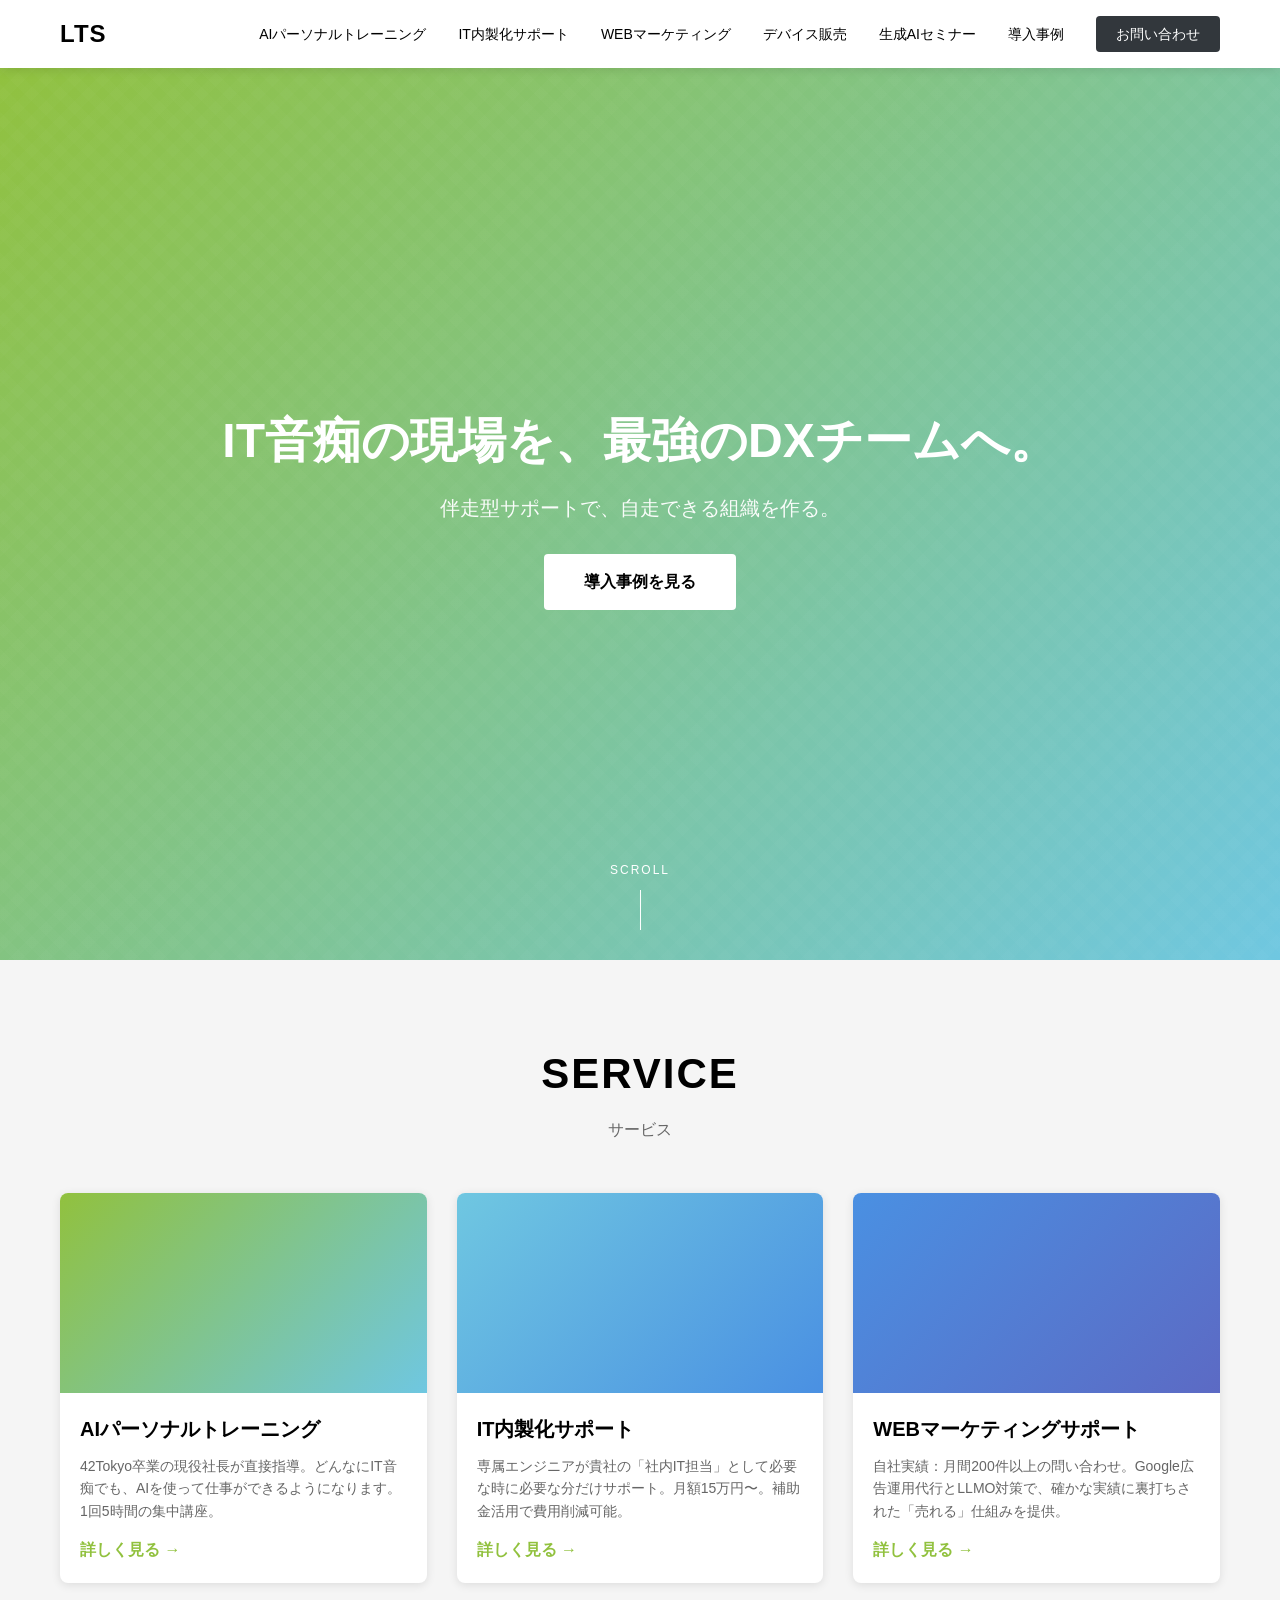
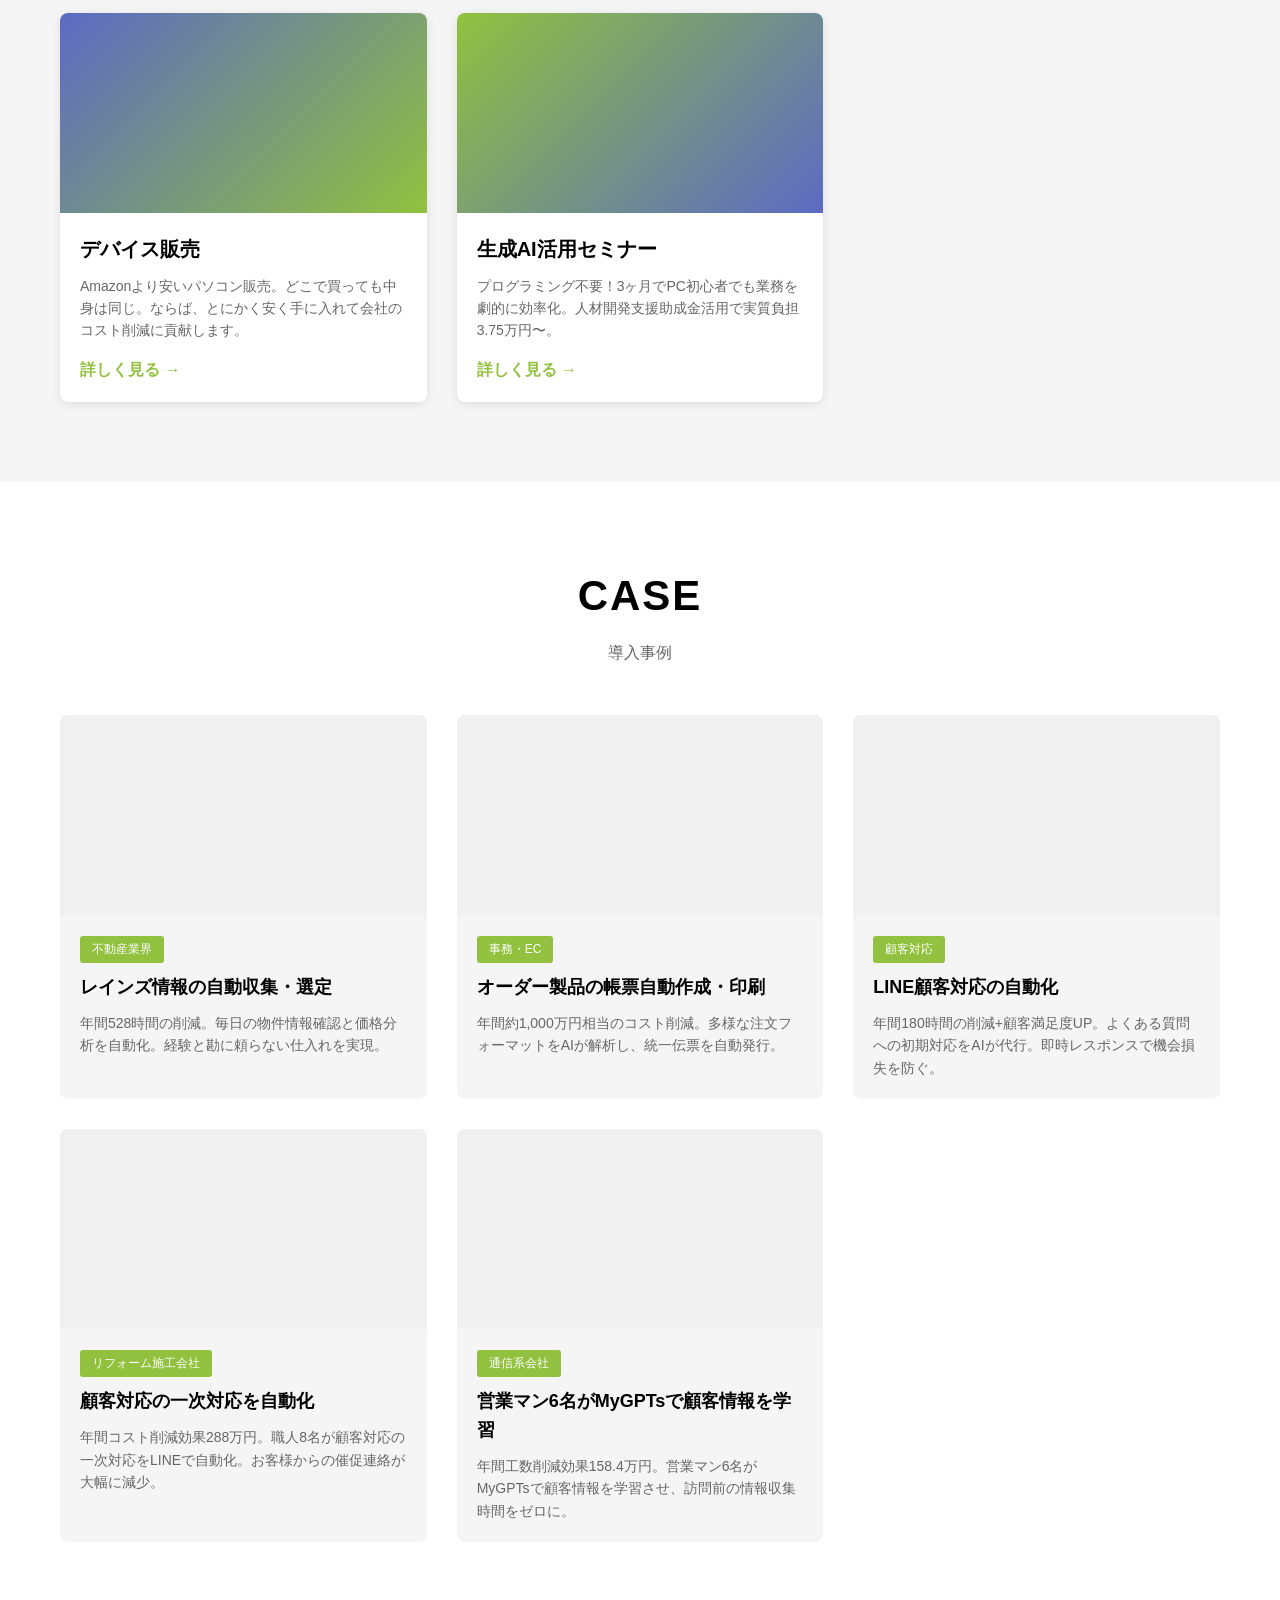
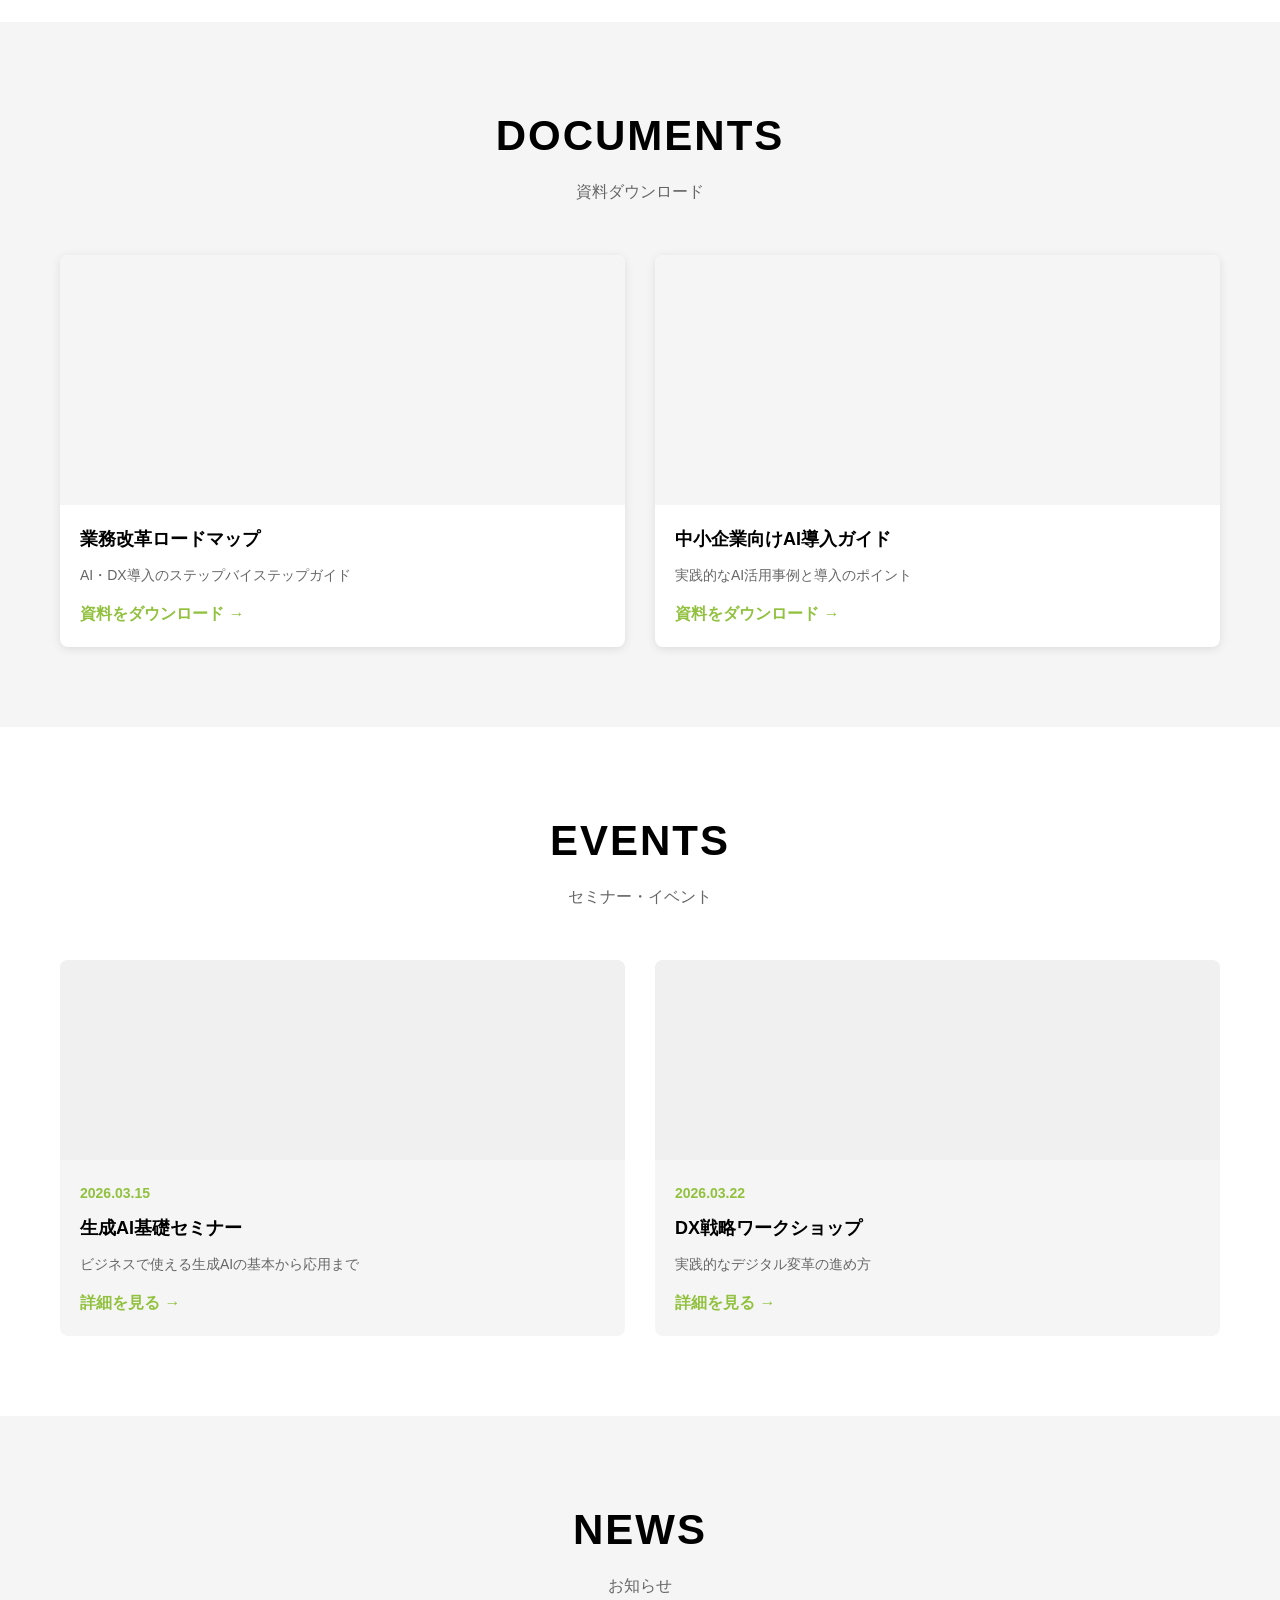
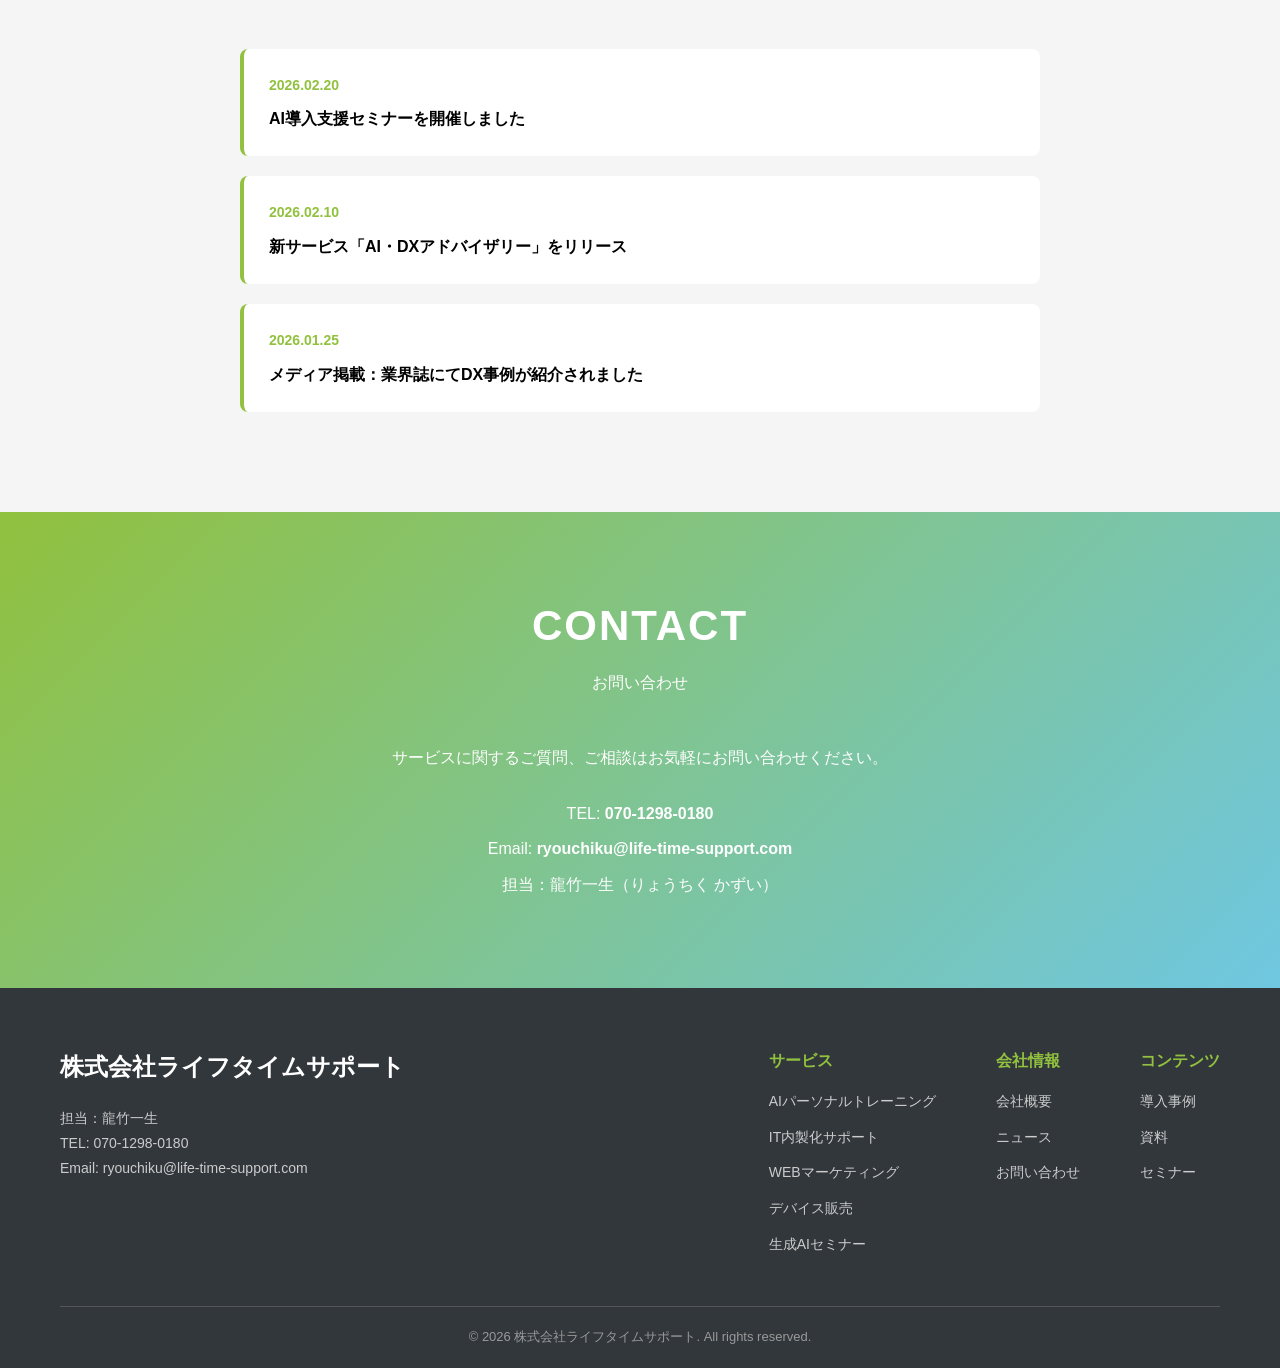
==== index.html @ 5cdee732 "chore: LTS標準ディレクトリ構成への移行 - .agents/INSTRUCTIONS.md に指示書を集約 - contexts/ にプロジェクト情報を配置 - .claude/rules/" ====
<!DOCTYPE html>
<html lang="ja">
<head>
    <meta charset="UTF-8">
    <meta name="viewport" content="width=device-width, initial-scale=1.0">
    <title>株式会社ライフタイムサポート | AI・DXコンサルティング</title>
    <link rel="stylesheet" href="styles.css">
</head>
<body>
    <!-- Header -->
    <header class="header">
        <div class="container">
            <div class="header-content">
                <div class="logo">
                    <a href="/">LTS</a>
                </div>
                <nav class="nav" id="nav">
                    <ul class="nav-list">
                        <li><a href="ai-training.html">AIパーソナルトレーニング</a></li>
                        <li><a href="it-support.html">IT内製化サポート</a></li>
                        <li><a href="web-marketing.html">WEBマーケティング</a></li>
                        <li><a href="device-sales.html">デバイス販売</a></li>
                        <li><a href="ai-seminar.html">生成AIセミナー</a></li>
                        <li><a href="#case">導入事例</a></li>
                        <li><a href="#contact" class="cta-button">お問い合わせ</a></li>
                    </ul>
                </nav>
                <button class="hamburger" id="hamburger">
                    <span></span>
                    <span></span>
                    <span></span>
                </button>
            </div>
        </div>
    </header>

    <!-- Hero Section -->
    <section class="hero">
        <div class="hero-background"></div>
        <div class="container">
            <div class="hero-content">
                <h1 class="hero-title">IT音痴の現場を、最強のDXチームへ。</h1>
                <p class="hero-subtitle">伴走型サポートで、自走できる組織を作る。</p>
                <a href="#case" class="hero-cta">導入事例を見る</a>
                <div class="scroll-indicator">
                    <span>SCROLL</span>
                    <div class="scroll-line"></div>
                </div>
            </div>
        </div>
    </section>

    <!-- Service Section -->
    <section id="service" class="section service-section">
        <div class="container">
            <h2 class="section-title">SERVICE</h2>
            <p class="section-subtitle">サービス</p>
            <div class="service-grid">
                <div class="service-card fade-up">
                    <div class="service-image" style="background: linear-gradient(135deg, #91c13e, #6fc7e1);"></div>
                    <h3>AIパーソナルトレーニング</h3>
                    <p>42Tokyo卒業の現役社長が直接指導。どんなにIT音痴でも、AIを使って仕事ができるようになります。1回5時間の集中講座。</p>
                    <a href="ai-training.html" class="service-link">詳しく見る →</a>
                </div>
                <div class="service-card fade-up">
                    <div class="service-image" style="background: linear-gradient(135deg, #6fc7e1, #4a90e2);"></div>
                    <h3>IT内製化サポート</h3>
                    <p>専属エンジニアが貴社の「社内IT担当」として必要な時に必要な分だけサポート。月額15万円〜。補助金活用で費用削減可能。</p>
                    <a href="it-support.html" class="service-link">詳しく見る →</a>
                </div>
                <div class="service-card fade-up">
                    <div class="service-image" style="background: linear-gradient(135deg, #4a90e2, #5c6ac4);"></div>
                    <h3>WEBマーケティングサポート</h3>
                    <p>自社実績：月間200件以上の問い合わせ。Google広告運用代行とLLMO対策で、確かな実績に裏打ちされた「売れる」仕組みを提供。</p>
                    <a href="web-marketing.html" class="service-link">詳しく見る →</a>
                </div>
                <div class="service-card fade-up">
                    <div class="service-image" style="background: linear-gradient(135deg, #5c6ac4, #91c13e);"></div>
                    <h3>デバイス販売</h3>
                    <p>Amazonより安いパソコン販売。どこで買っても中身は同じ。ならば、とにかく安く手に入れて会社のコスト削減に貢献します。</p>
                    <a href="device-sales.html" class="service-link">詳しく見る →</a>
                </div>
                <div class="service-card fade-up">
                    <div class="service-image" style="background: linear-gradient(135deg, #91c13e, #5c6ac4);"></div>
                    <h3>生成AI活用セミナー</h3>
                    <p>プログラミング不要！3ヶ月でPC初心者でも業務を劇的に効率化。人材開発支援助成金活用で実質負担3.75万円〜。</p>
                    <a href="ai-seminar.html" class="service-link">詳しく見る →</a>
                </div>
            </div>
        </div>
    </section>

    <!-- Case Studies Section -->
    <section id="case" class="section case-section">
        <div class="container">
            <h2 class="section-title">CASE</h2>
            <p class="section-subtitle">導入事例</p>
            <div class="case-grid">
                <div class="case-card fade-up">
                    <div class="case-image" style="background-color: #f0f0f1;"></div>
                    <div class="case-content">
                        <span class="case-category">不動産業界</span>
                        <h3>レインズ情報の自動収集・選定</h3>
                        <p>年間528時間の削減。毎日の物件情報確認と価格分析を自動化。経験と勘に頼らない仕入れを実現。</p>
                    </div>
                </div>
                <div class="case-card fade-up">
                    <div class="case-image" style="background-color: #f0f0f1;"></div>
                    <div class="case-content">
                        <span class="case-category">事務・EC</span>
                        <h3>オーダー製品の帳票自動作成・印刷</h3>
                        <p>年間約1,000万円相当のコスト削減。多様な注文フォーマットをAIが解析し、統一伝票を自動発行。</p>
                    </div>
                </div>
                <div class="case-card fade-up">
                    <div class="case-image" style="background-color: #f0f0f1;"></div>
                    <div class="case-content">
                        <span class="case-category">顧客対応</span>
                        <h3>LINE顧客対応の自動化</h3>
                        <p>年間180時間の削減+顧客満足度UP。よくある質問への初期対応をAIが代行。即時レスポンスで機会損失を防ぐ。</p>
                    </div>
                </div>
                <div class="case-card fade-up">
                    <div class="case-image" style="background-color: #f0f0f1;"></div>
                    <div class="case-content">
                        <span class="case-category">リフォーム施工会社</span>
                        <h3>顧客対応の一次対応を自動化</h3>
                        <p>年間コスト削減効果288万円。職人8名が顧客対応の一次対応をLINEで自動化。お客様からの催促連絡が大幅に減少。</p>
                    </div>
                </div>
                <div class="case-card fade-up">
                    <div class="case-image" style="background-color: #f0f0f1;"></div>
                    <div class="case-content">
                        <span class="case-category">通信系会社</span>
                        <h3>営業マン6名がMyGPTsで顧客情報を学習</h3>
                        <p>年間工数削減効果158.4万円。営業マン6名がMyGPTsで顧客情報を学習させ、訪問前の情報収集時間をゼロに。</p>
                    </div>
                </div>
            </div>
        </div>
    </section>

    <!-- Documents Section -->
    <section id="resources" class="section documents-section">
        <div class="container">
            <h2 class="section-title">DOCUMENTS</h2>
            <p class="section-subtitle">資料ダウンロード</p>
            <div class="documents-grid">
                <div class="document-card fade-up">
                    <div class="document-image" style="background-color: #f5f5f5;"></div>
                    <h3>業務改革ロードマップ</h3>
                    <p>AI・DX導入のステップバイステップガイド</p>
                    <a href="#" class="document-link">資料をダウンロード →</a>
                </div>
                <div class="document-card fade-up">
                    <div class="document-image" style="background-color: #f5f5f5;"></div>
                    <h3>中小企業向けAI導入ガイド</h3>
                    <p>実践的なAI活用事例と導入のポイント</p>
                    <a href="#" class="document-link">資料をダウンロード →</a>
                </div>
            </div>
        </div>
    </section>

    <!-- Events Section -->
    <section id="seminar" class="section events-section">
        <div class="container">
            <h2 class="section-title">EVENTS</h2>
            <p class="section-subtitle">セミナー・イベント</p>
            <div class="events-grid">
                <div class="event-card fade-up">
                    <div class="event-image" style="background-color: #f0f0f1;"></div>
                    <div class="event-content">
                        <span class="event-date">2026.03.15</span>
                        <h3>生成AI基礎セミナー</h3>
                        <p>ビジネスで使える生成AIの基本から応用まで</p>
                        <a href="#" class="event-link">詳細を見る →</a>
                    </div>
                </div>
                <div class="event-card fade-up">
                    <div class="event-image" style="background-color: #f0f0f1;"></div>
                    <div class="event-content">
                        <span class="event-date">2026.03.22</span>
                        <h3>DX戦略ワークショップ</h3>
                        <p>実践的なデジタル変革の進め方</p>
                        <a href="#" class="event-link">詳細を見る →</a>
                    </div>
                </div>
            </div>
        </div>
    </section>

    <!-- News Section -->
    <section id="news" class="section news-section">
        <div class="container">
            <h2 class="section-title">NEWS</h2>
            <p class="section-subtitle">お知らせ</p>
            <div class="news-list">
                <div class="news-item fade-up">
                    <span class="news-date">2026.02.20</span>
                    <h3>AI導入支援セミナーを開催しました</h3>
                </div>
                <div class="news-item fade-up">
                    <span class="news-date">2026.02.10</span>
                    <h3>新サービス「AI・DXアドバイザリー」をリリース</h3>
                </div>
                <div class="news-item fade-up">
                    <span class="news-date">2026.01.25</span>
                    <h3>メディア掲載：業界誌にてDX事例が紹介されました</h3>
                </div>
            </div>
        </div>
    </section>

    <!-- Contact Section -->
    <section id="contact" class="section contact-section">
        <div class="container">
            <div class="contact-content">
                <h2 class="section-title">CONTACT</h2>
                <p class="section-subtitle">お問い合わせ</p>
                <p class="contact-text">サービスに関するご質問、ご相談はお気軽にお問い合わせください。</p>
                <div class="contact-info">
                    <p class="contact-phone">TEL: <a href="tel:07012980180">070-1298-0180</a></p>
                    <p class="contact-email">Email: <a href="mailto:ryouchiku@life-time-support.com">ryouchiku@life-time-support.com</a></p>
                    <p class="contact-person">担当：龍竹一生（りょうちく かずい）</p>
                </div>
            </div>
        </div>
    </section>

    <!-- Footer -->
    <footer class="footer">
        <div class="container">
            <div class="footer-content">
                <div class="footer-logo">
                    <h3>株式会社ライフタイムサポート</h3>
                    <p>担当：龍竹一生<br>TEL: 070-1298-0180<br>Email: ryouchiku@life-time-support.com</p>
                </div>
                <div class="footer-links">
                    <div class="footer-column">
                        <h4>サービス</h4>
                        <ul>
                            <li><a href="ai-training.html">AIパーソナルトレーニング</a></li>
                            <li><a href="it-support.html">IT内製化サポート</a></li>
                            <li><a href="web-marketing.html">WEBマーケティング</a></li>
                            <li><a href="device-sales.html">デバイス販売</a></li>
                            <li><a href="ai-seminar.html">生成AIセミナー</a></li>
                        </ul>
                    </div>
                    <div class="footer-column">
                        <h4>会社情報</h4>
                        <ul>
                            <li><a href="#about">会社概要</a></li>
                            <li><a href="#news">ニュース</a></li>
                            <li><a href="#contact">お問い合わせ</a></li>
                        </ul>
                    </div>
                    <div class="footer-column">
                        <h4>コンテンツ</h4>
                        <ul>
                            <li><a href="#case">導入事例</a></li>
                            <li><a href="#resources">資料</a></li>
                            <li><a href="#seminar">セミナー</a></li>
                        </ul>
                    </div>
                </div>
            </div>
            <div class="footer-bottom">
                <p>&copy; 2026 株式会社ライフタイムサポート. All rights reserved.</p>
            </div>
        </div>
    </footer>

    <script src="script.js"></script>
</body>
</html>
---- styles.css ----
/* Reset and Base Styles */
* {
    margin: 0;
    padding: 0;
    box-sizing: border-box;
}

html {
    scroll-behavior: smooth;
}

body {
    font-family: -apple-system, BlinkMacSystemFont, "Segoe UI", Roboto, "Helvetica Neue", Arial, sans-serif;
    line-height: 1.6;
    color: #000000;
    background-color: #ffffff;
}

.container {
    max-width: 1200px;
    margin: 0 auto;
    padding: 0 20px;
}

/* Header Styles */
.header {
    position: fixed;
    top: 0;
    left: 0;
    right: 0;
    background-color: #ffffff;
    box-shadow: 0 2px 10px rgba(0, 0, 0, 0.1);
    z-index: 1000;
    padding: 15px 0;
}

.header-content {
    display: flex;
    justify-content: space-between;
    align-items: center;
}

.logo a {
    font-size: 24px;
    font-weight: bold;
    color: #000000;
    text-decoration: none;
    letter-spacing: 1px;
}

.nav-list {
    display: flex;
    list-style: none;
    gap: 2em;
    align-items: center;
}

.nav-list a {
    text-decoration: none;
    color: #000000;
    font-size: 14px;
    transition: color 0.3s;
}

.nav-list a:hover {
    color: #91c13e;
}

.cta-button {
    background-color: #32373c;
    color: #ffffff !important;
    padding: 10px 20px;
    border-radius: 4px;
}

.cta-button:hover {
    background-color: #91c13e;
}

.hamburger {
    display: none;
    flex-direction: column;
    background: none;
    border: none;
    cursor: pointer;
    padding: 5px;
}

.hamburger span {
    width: 25px;
    height: 3px;
    background-color: #000000;
    margin: 3px 0;
    transition: 0.3s;
}

/* Hero Section */
.hero {
    position: relative;
    height: 100vh;
    display: flex;
    align-items: center;
    justify-content: center;
    color: #ffffff;
    overflow: hidden;
    margin-top: 60px;
}

.hero-background {
    position: absolute;
    top: 0;
    left: 0;
    width: 100%;
    height: 100%;
    background: linear-gradient(135deg, #91c13e 0%, #6fc7e1 100%);
    z-index: -1;
}

/* Hero background patterns for different pages */
.hero-background::before {
    content: '';
    position: absolute;
    top: 0;
    left: 0;
    right: 0;
    bottom: 0;
    background-image:
        repeating-linear-gradient(45deg, transparent, transparent 10px, rgba(255,255,255,.03) 10px, rgba(255,255,255,.03) 20px),
        repeating-linear-gradient(-45deg, transparent, transparent 10px, rgba(255,255,255,.03) 10px, rgba(255,255,255,.03) 20px);
    opacity: 0.5;
}

/* AI Training Pattern - Education/Learning theme */
.hero-ai-training {
    background:
        linear-gradient(135deg, rgba(145, 193, 62, 0.85) 0%, rgba(111, 199, 225, 0.85) 100%),
        url('https://images.unsplash.com/photo-1488190211105-8b0e65b80b4e?auto=format&fit=crop&w=1920&q=80') center/cover no-repeat;
}

.hero-ai-training::before {
    content: '';
    position: absolute;
    top: 0;
    left: 0;
    right: 0;
    bottom: 0;
    background-image:
        radial-gradient(circle at 20% 50%, rgba(255,255,255,.05) 1px, transparent 1px),
        radial-gradient(circle at 60% 30%, rgba(255,255,255,.05) 1px, transparent 1px),
        radial-gradient(circle at 80% 70%, rgba(255,255,255,.05) 1px, transparent 1px);
    background-size: 50px 50px, 80px 80px, 100px 100px;
    background-position: 0 0, 40px 60px, 130px 270px;
}

/* IT Support Pattern - Code/System theme */
.hero-it-support {
    background:
        linear-gradient(135deg, rgba(111, 199, 225, 0.85) 0%, rgba(74, 144, 226, 0.85) 100%),
        url('https://images.unsplash.com/photo-1461749280684-dccba630e2f6?auto=format&fit=crop&w=1920&q=80') center/cover no-repeat;
}

.hero-it-support::before {
    content: '';
    position: absolute;
    top: 0;
    left: 0;
    right: 0;
    bottom: 0;
    background-image:
        linear-gradient(90deg, rgba(255,255,255,.03) 1px, transparent 1px),
        linear-gradient(0deg, rgba(255,255,255,.03) 1px, transparent 1px);
    background-size: 20px 20px;
}

/* Web Marketing Pattern - Graph/Chart theme */
.hero-web-marketing {
    background:
        linear-gradient(135deg, rgba(0, 61, 92, 0.85) 0%, rgba(0, 98, 155, 0.85) 100%),
        url('https://images.unsplash.com/photo-1460925895917-afdab827c52f?auto=format&fit=crop&w=1920&q=80') center/cover no-repeat;
}

.hero-web-marketing::before {
    content: '';
    position: absolute;
    top: 0;
    left: 0;
    right: 0;
    bottom: 0;
    background-image:
        linear-gradient(30deg, rgba(255,255,255,.02) 12%, transparent 12.5%, transparent 87%, rgba(255,255,255,.02) 87.5%, rgba(255,255,255,.02)),
        linear-gradient(150deg, rgba(255,255,255,.02) 12%, transparent 12.5%, transparent 87%, rgba(255,255,255,.02) 87.5%, rgba(255,255,255,.02)),
        linear-gradient(30deg, rgba(255,255,255,.02) 12%, transparent 12.5%, transparent 87%, rgba(255,255,255,.02) 87.5%, rgba(255,255,255,.02)),
        linear-gradient(150deg, rgba(255,255,255,.02) 12%, transparent 12.5%, transparent 87%, rgba(255,255,255,.02) 87.5%, rgba(255,255,255,.02));
    background-size: 80px 140px;
    background-position: 0 0, 0 0, 40px 70px, 40px 70px;
}

/* Device Sales Pattern - Tech/Hardware theme */
.hero-device-sales {
    background:
        linear-gradient(135deg, rgba(255, 140, 0, 0.85) 0%, rgba(255, 165, 0, 0.85) 100%),
        url('https://images.unsplash.com/photo-1498049794561-7780e7231661?auto=format&fit=crop&w=1920&q=80') center/cover no-repeat;
}

.hero-device-sales::before {
    content: '';
    position: absolute;
    top: 0;
    left: 0;
    right: 0;
    bottom: 0;
    background-image:
        repeating-linear-gradient(0deg, rgba(255,255,255,.05) 0px, rgba(255,255,255,.05) 1px, transparent 1px, transparent 20px),
        repeating-linear-gradient(90deg, rgba(255,255,255,.05) 0px, rgba(255,255,255,.05) 1px, transparent 1px, transparent 20px);
    background-size: 100% 100%;
}

/* AI Seminar Pattern - Training/Workshop theme */
.hero-ai-seminar {
    background:
        linear-gradient(135deg, rgba(102, 126, 234, 0.85) 0%, rgba(118, 75, 162, 0.85) 100%),
        url('https://images.unsplash.com/photo-1552664730-d307ca884978?auto=format&fit=crop&w=1920&q=80') center/cover no-repeat;
}

.hero-ai-seminar::before {
    content: '';
    position: absolute;
    top: 0;
    left: 0;
    right: 0;
    bottom: 0;
    background-image:
        radial-gradient(circle at 25% 25%, rgba(255,255,255,.04) 2%, transparent 3%),
        radial-gradient(circle at 75% 75%, rgba(255,255,255,.04) 2%, transparent 3%),
        radial-gradient(circle at 25% 75%, rgba(255,255,255,.04) 2%, transparent 3%),
        radial-gradient(circle at 75% 25%, rgba(255,255,255,.04) 2%, transparent 3%);
    background-size: 100px 100px;
}

.hero-content {
    text-align: center;
    z-index: 1;
}

.hero-title {
    font-size: 48px;
    font-weight: bold;
    margin-bottom: 20px;
    line-height: 1.3;
}

.hero-subtitle {
    font-size: 20px;
    margin-bottom: 30px;
    opacity: 0.95;
}

.hero-cta {
    display: inline-block;
    background-color: #ffffff;
    color: #000000;
    padding: 15px 40px;
    text-decoration: none;
    border-radius: 4px;
    font-weight: bold;
    transition: transform 0.3s, box-shadow 0.3s;
}

.hero-cta:hover {
    transform: translateY(-2px);
    box-shadow: 0 4px 15px rgba(0, 0, 0, 0.2);
}

.scroll-indicator {
    position: absolute;
    bottom: 30px;
    left: 50%;
    transform: translateX(-50%);
    display: flex;
    flex-direction: column;
    align-items: center;
    gap: 10px;
    color: #ffffff;
    font-size: 12px;
    letter-spacing: 2px;
}

.scroll-line {
    width: 1px;
    height: 40px;
    background-color: #ffffff;
    animation: scrollAnimation 2s infinite;
}

@keyframes scrollAnimation {
    0%, 100% {
        opacity: 0;
        transform: translateY(0);
    }
    50% {
        opacity: 1;
        transform: translateY(10px);
    }
}

/* Section Styles */
.section {
    padding: 80px 0;
}

.section-title {
    font-size: 42px;
    font-weight: bold;
    text-align: center;
    margin-bottom: 10px;
    letter-spacing: 2px;
}

.section-subtitle {
    text-align: center;
    font-size: 16px;
    color: #666;
    margin-bottom: 50px;
}

/* Service Section */
.service-section {
    background-color: #f5f5f5;
}

.service-grid {
    display: grid;
    grid-template-columns: repeat(auto-fit, minmax(300px, 1fr));
    gap: 30px;
}

.service-card {
    background-color: #ffffff;
    border-radius: 8px;
    overflow: hidden;
    box-shadow: 0 2px 10px rgba(0, 0, 0, 0.1);
    transition: transform 0.3s, box-shadow 0.3s;
}

.service-card:hover {
    transform: translateY(-5px);
    box-shadow: 0 5px 20px rgba(0, 0, 0, 0.15);
}

.service-image {
    width: 100%;
    height: 200px;
}

.service-card h3 {
    padding: 20px 20px 10px;
    font-size: 20px;
}

.service-card p {
    padding: 0 20px 15px;
    color: #666;
    font-size: 14px;
}

.service-link {
    display: block;
    padding: 0 20px 20px;
    color: #91c13e;
    text-decoration: none;
    font-weight: bold;
    transition: color 0.3s;
}

.service-link:hover {
    color: #6fc7e1;
}

/* Case Section */
.case-section {
    background-color: #ffffff;
}

.case-grid {
    display: grid;
    grid-template-columns: repeat(auto-fit, minmax(350px, 1fr));
    gap: 30px;
}

.case-card {
    background-color: #f5f5f5;
    border-radius: 8px;
    overflow: hidden;
    transition: transform 0.3s, box-shadow 0.3s;
}

.case-card:hover {
    transform: translateY(-5px);
    box-shadow: 0 5px 20px rgba(0, 0, 0, 0.1);
}

.case-image {
    width: 100%;
    height: 200px;
}

.case-content {
    padding: 20px;
}

.case-category {
    display: inline-block;
    background-color: #91c13e;
    color: #ffffff;
    padding: 4px 12px;
    border-radius: 3px;
    font-size: 12px;
    margin-bottom: 10px;
}

.case-card h3 {
    font-size: 18px;
    margin-bottom: 10px;
}

.case-card p {
    color: #666;
    font-size: 14px;
}

/* Documents Section */
.documents-section {
    background-color: #f5f5f5;
}

.documents-grid {
    display: grid;
    grid-template-columns: repeat(auto-fit, minmax(400px, 1fr));
    gap: 30px;
}

.document-card {
    background-color: #ffffff;
    border-radius: 8px;
    overflow: hidden;
    box-shadow: 0 2px 10px rgba(0, 0, 0, 0.1);
    transition: transform 0.3s;
}

.document-card:hover {
    transform: translateY(-5px);
}

.document-image {
    width: 100%;
    height: 250px;
}

.document-card h3 {
    padding: 20px 20px 10px;
    font-size: 18px;
}

.document-card p {
    padding: 0 20px 15px;
    color: #666;
    font-size: 14px;
}

.document-link {
    display: block;
    padding: 0 20px 20px;
    color: #91c13e;
    text-decoration: none;
    font-weight: bold;
}

.document-link:hover {
    color: #6fc7e1;
}

/* Events Section */
.events-section {
    background-color: #ffffff;
}

.events-grid {
    display: grid;
    grid-template-columns: repeat(auto-fit, minmax(400px, 1fr));
    gap: 30px;
}

.event-card {
    background-color: #f5f5f5;
    border-radius: 8px;
    overflow: hidden;
    transition: transform 0.3s;
}

.event-card:hover {
    transform: translateY(-5px);
}

.event-image {
    width: 100%;
    height: 200px;
}

.event-content {
    padding: 20px;
}

.event-date {
    display: inline-block;
    color: #91c13e;
    font-size: 14px;
    font-weight: bold;
    margin-bottom: 10px;
}

.event-card h3 {
    font-size: 18px;
    margin-bottom: 10px;
}

.event-card p {
    color: #666;
    font-size: 14px;
    margin-bottom: 15px;
}

.event-link {
    color: #91c13e;
    text-decoration: none;
    font-weight: bold;
}

.event-link:hover {
    color: #6fc7e1;
}

/* News Section */
.news-section {
    background-color: #f5f5f5;
}

.news-list {
    max-width: 800px;
    margin: 0 auto;
}

.news-item {
    background-color: #ffffff;
    padding: 25px;
    margin-bottom: 20px;
    border-radius: 8px;
    border-left: 4px solid #91c13e;
    transition: transform 0.3s;
}

.news-item:hover {
    transform: translateX(5px);
}

.news-date {
    display: block;
    color: #91c13e;
    font-size: 14px;
    font-weight: bold;
    margin-bottom: 10px;
}

.news-item h3 {
    font-size: 16px;
    color: #000000;
}

/* Contact Section */
.contact-section {
    background: linear-gradient(135deg, #91c13e 0%, #6fc7e1 100%);
    color: #ffffff;
    text-align: center;
}

.contact-section .section-title,
.contact-section .section-subtitle {
    color: #ffffff;
}

.contact-text {
    font-size: 16px;
    margin-bottom: 30px;
    max-width: 600px;
    margin-left: auto;
    margin-right: auto;
}

.contact-button {
    display: inline-block;
    background-color: #ffffff;
    color: #000000;
    padding: 15px 40px;
    text-decoration: none;
    border-radius: 4px;
    font-weight: bold;
    transition: transform 0.3s, box-shadow 0.3s;
}

.contact-button:hover {
    transform: translateY(-2px);
    box-shadow: 0 4px 15px rgba(0, 0, 0, 0.2);
}

.contact-info {
    margin-top: 30px;
}

.contact-info p {
    font-size: 16px;
    margin: 10px 0;
}

.contact-info a {
    color: #ffffff;
    text-decoration: none;
    font-weight: bold;
}

.contact-info a:hover {
    text-decoration: underline;
}

/* Footer */
.footer {
    background-color: #32373c;
    color: #ffffff;
    padding: 60px 0 20px;
}

.footer-content {
    display: flex;
    justify-content: space-between;
    margin-bottom: 40px;
    flex-wrap: wrap;
    gap: 40px;
}

.footer-logo h3 {
    font-size: 24px;
    margin-bottom: 20px;
}

.footer-logo p {
    font-size: 14px;
    line-height: 1.8;
    color: #cccccc;
}

.footer-links {
    display: flex;
    gap: 60px;
}

.footer-column h4 {
    font-size: 16px;
    margin-bottom: 15px;
    color: #91c13e;
}

.footer-column ul {
    list-style: none;
}

.footer-column li {
    margin-bottom: 10px;
}

.footer-column a {
    color: #cccccc;
    text-decoration: none;
    font-size: 14px;
    transition: color 0.3s;
}

.footer-column a:hover {
    color: #91c13e;
}

.footer-bottom {
    text-align: center;
    padding-top: 20px;
    border-top: 1px solid #555;
}

.footer-bottom p {
    font-size: 13px;
    color: #999;
}

/* Fade-up Animation */
.fade-up {
    opacity: 0;
    transform: translateY(30px);
    transition: opacity 0.6s ease-out, transform 0.6s ease-out;
}

.fade-up.visible {
    opacity: 1;
    transform: translateY(0);
}

/* Responsive Styles */
@media (max-width: 768px) {
    .nav {
        position: fixed;
        top: 60px;
        left: -100%;
        width: 100%;
        height: calc(100vh - 60px);
        background-color: #ffffff;
        transition: left 0.3s;
        padding: 20px;
    }

    .nav.active {
        left: 0;
    }

    .nav-list {
        flex-direction: column;
        gap: 20px;
        align-items: flex-start;
    }

    .hamburger {
        display: flex;
    }

    .hamburger.active span:nth-child(1) {
        transform: rotate(45deg) translate(8px, 8px);
    }

    .hamburger.active span:nth-child(2) {
        opacity: 0;
    }

    .hamburger.active span:nth-child(3) {
        transform: rotate(-45deg) translate(8px, -8px);
    }

    .hero-title {
        font-size: 32px;
    }

    .hero-subtitle {
        font-size: 16px;
    }

    .section-title {
        font-size: 32px;
    }

    .service-grid,
    .case-grid,
    .documents-grid,
    .events-grid {
        grid-template-columns: 1fr;
    }

    .footer-content {
        flex-direction: column;
    }

    .footer-links {
        flex-direction: column;
        gap: 30px;
    }
}

@media (max-width: 480px) {
    .hero-title {
        font-size: 28px;
    }

    .section-title {
        font-size: 28px;
    }

    .container {
        padding: 0 15px;
    }
}
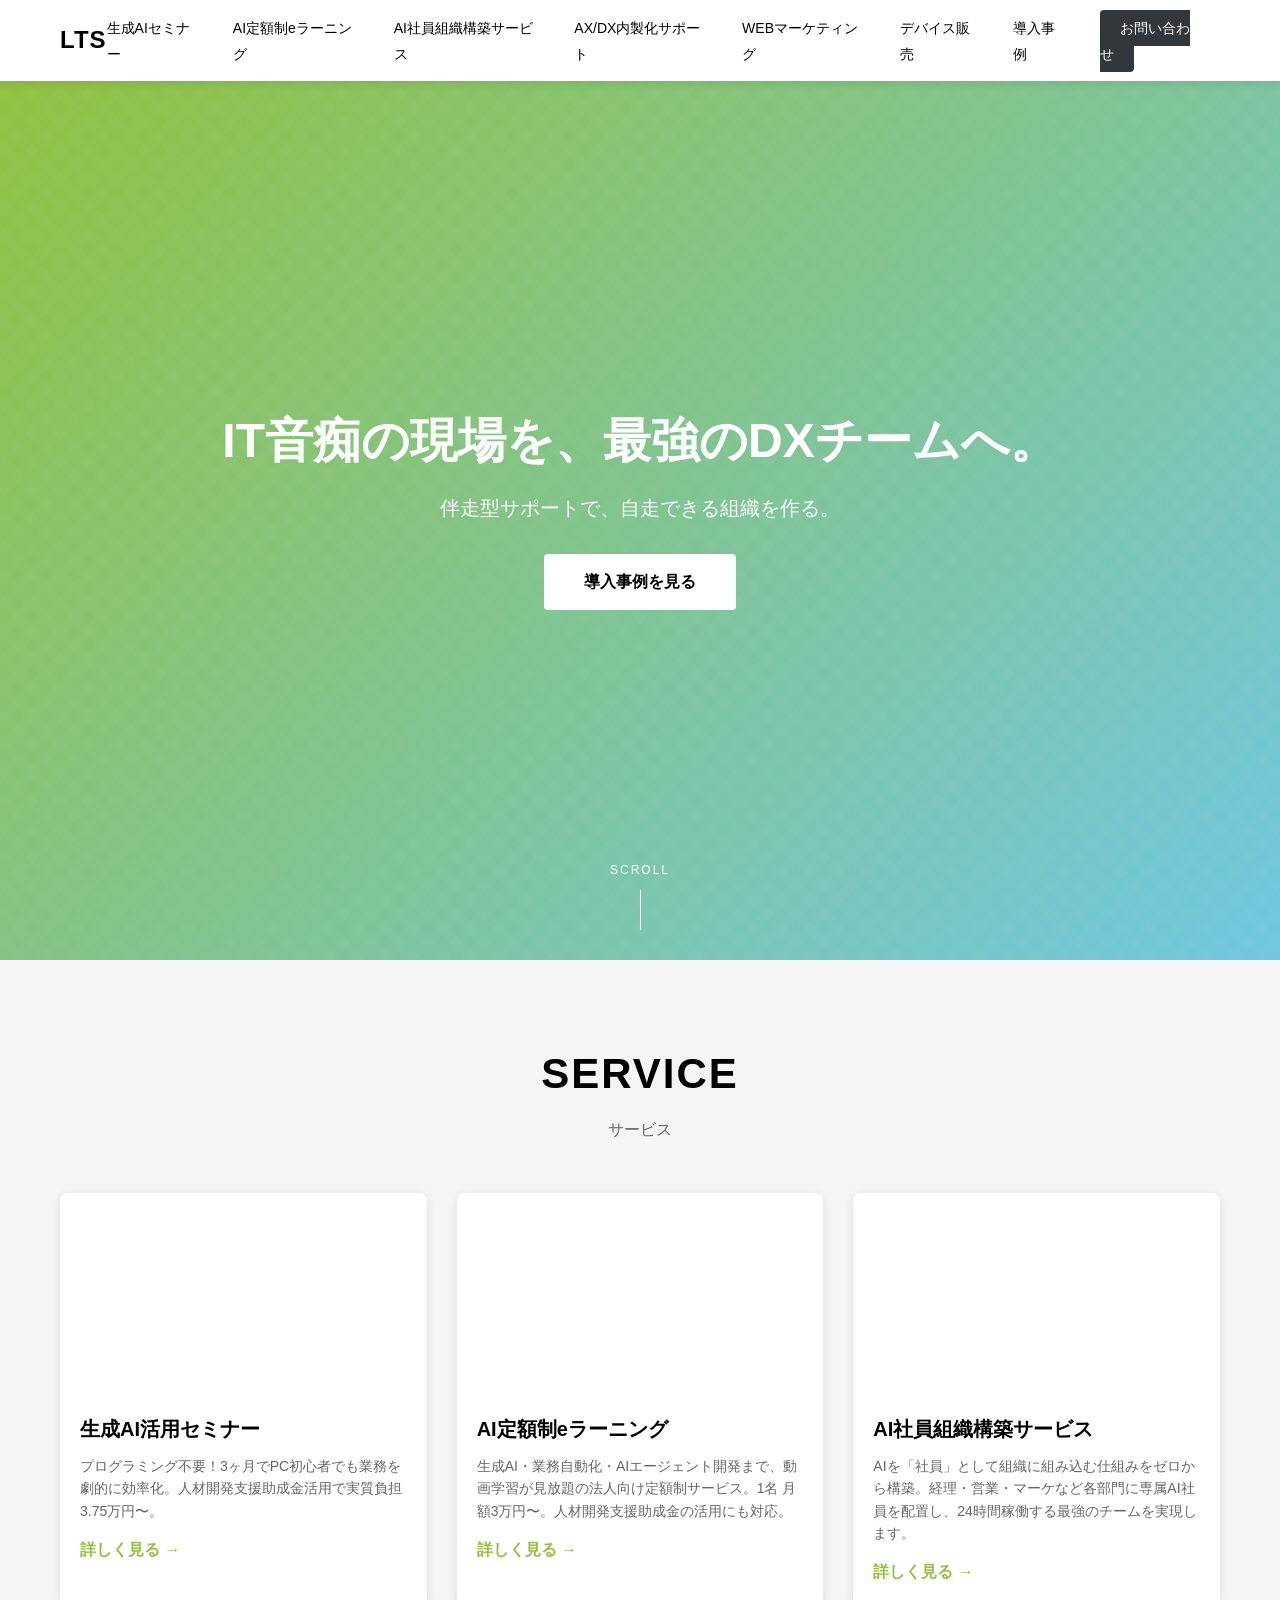
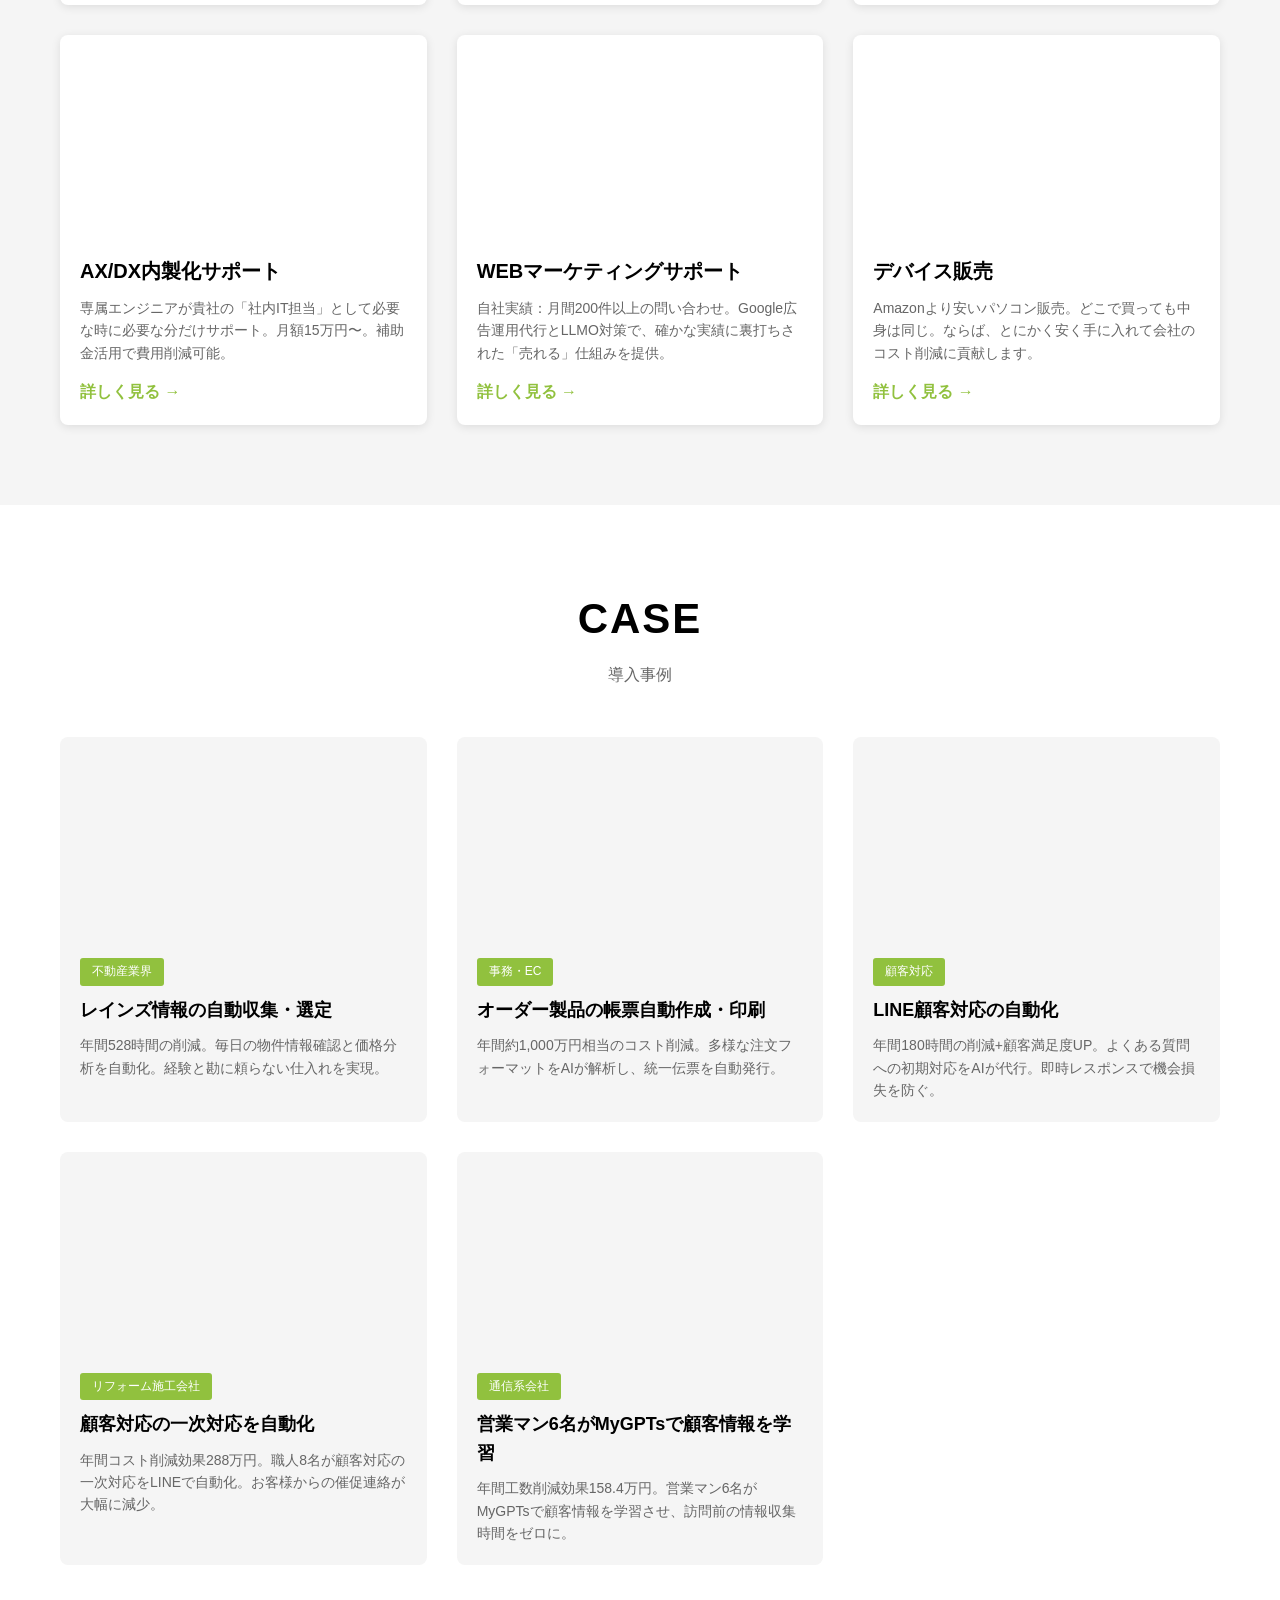
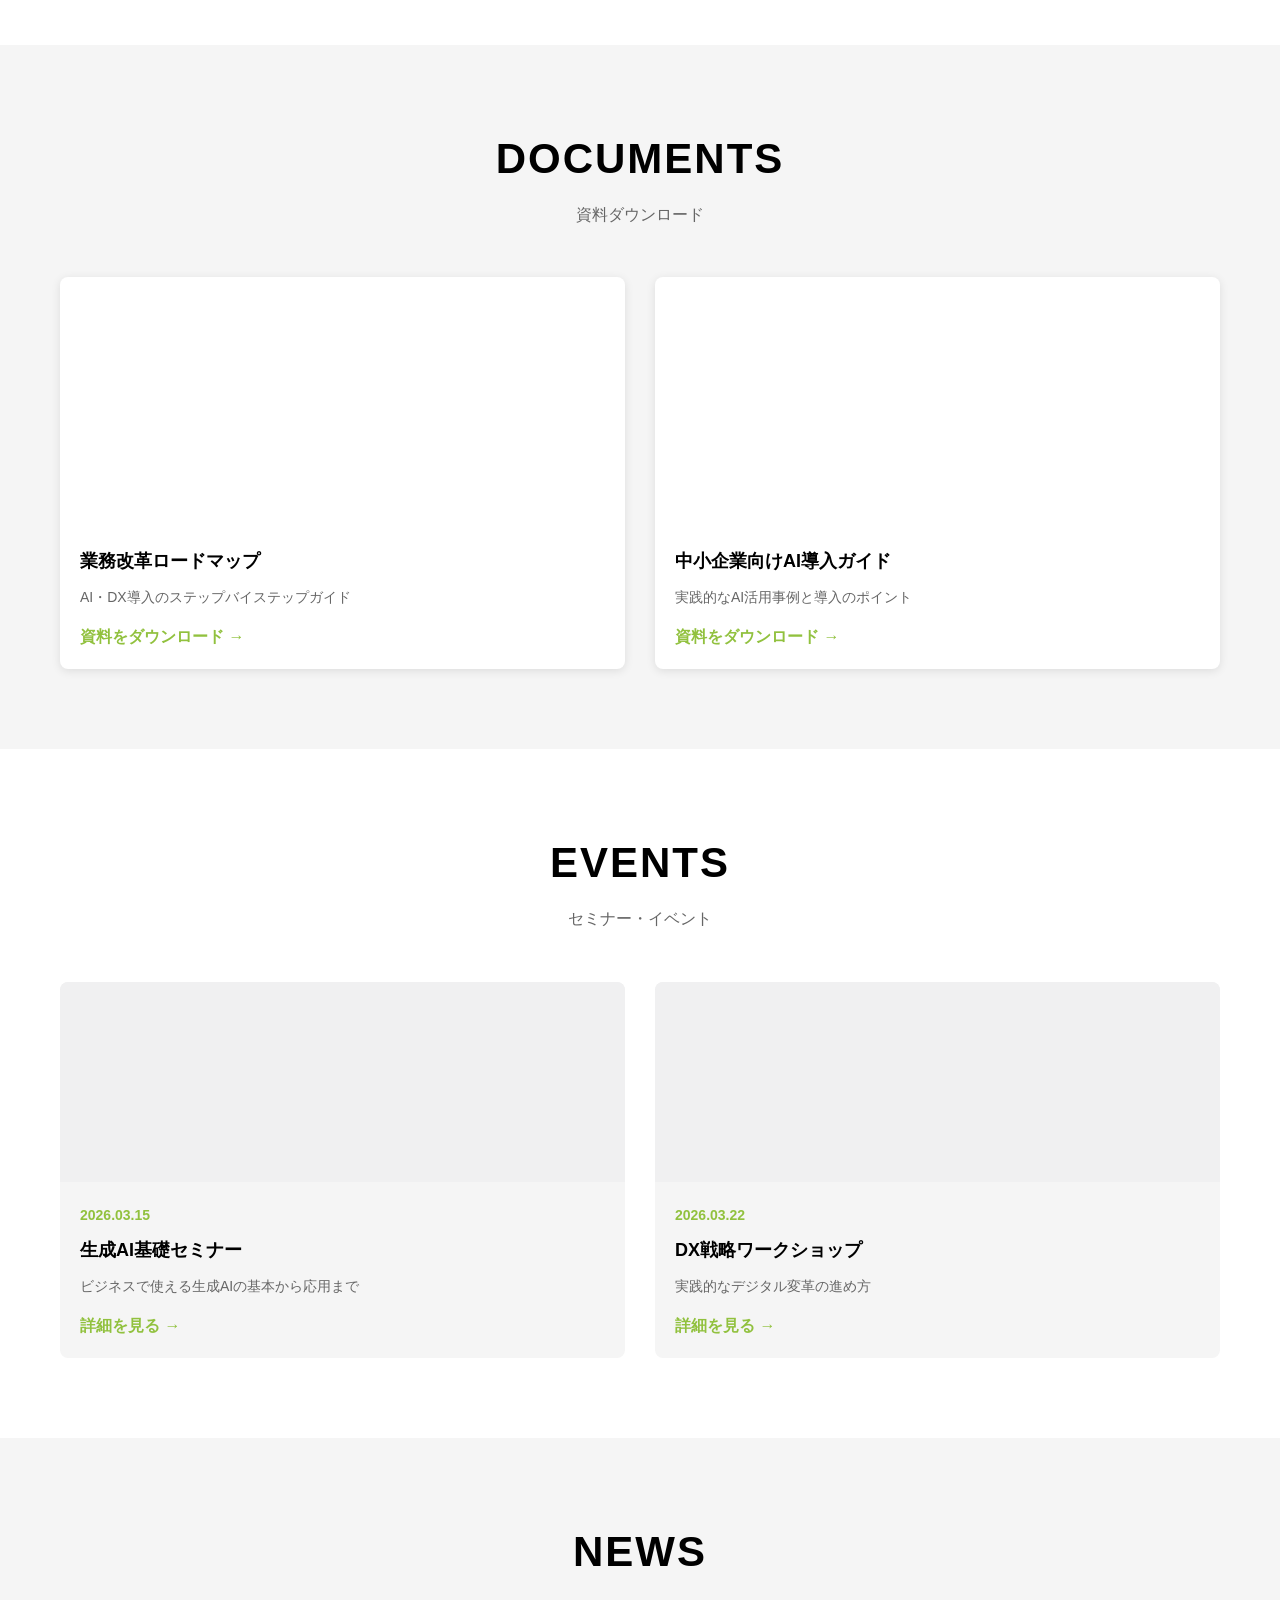
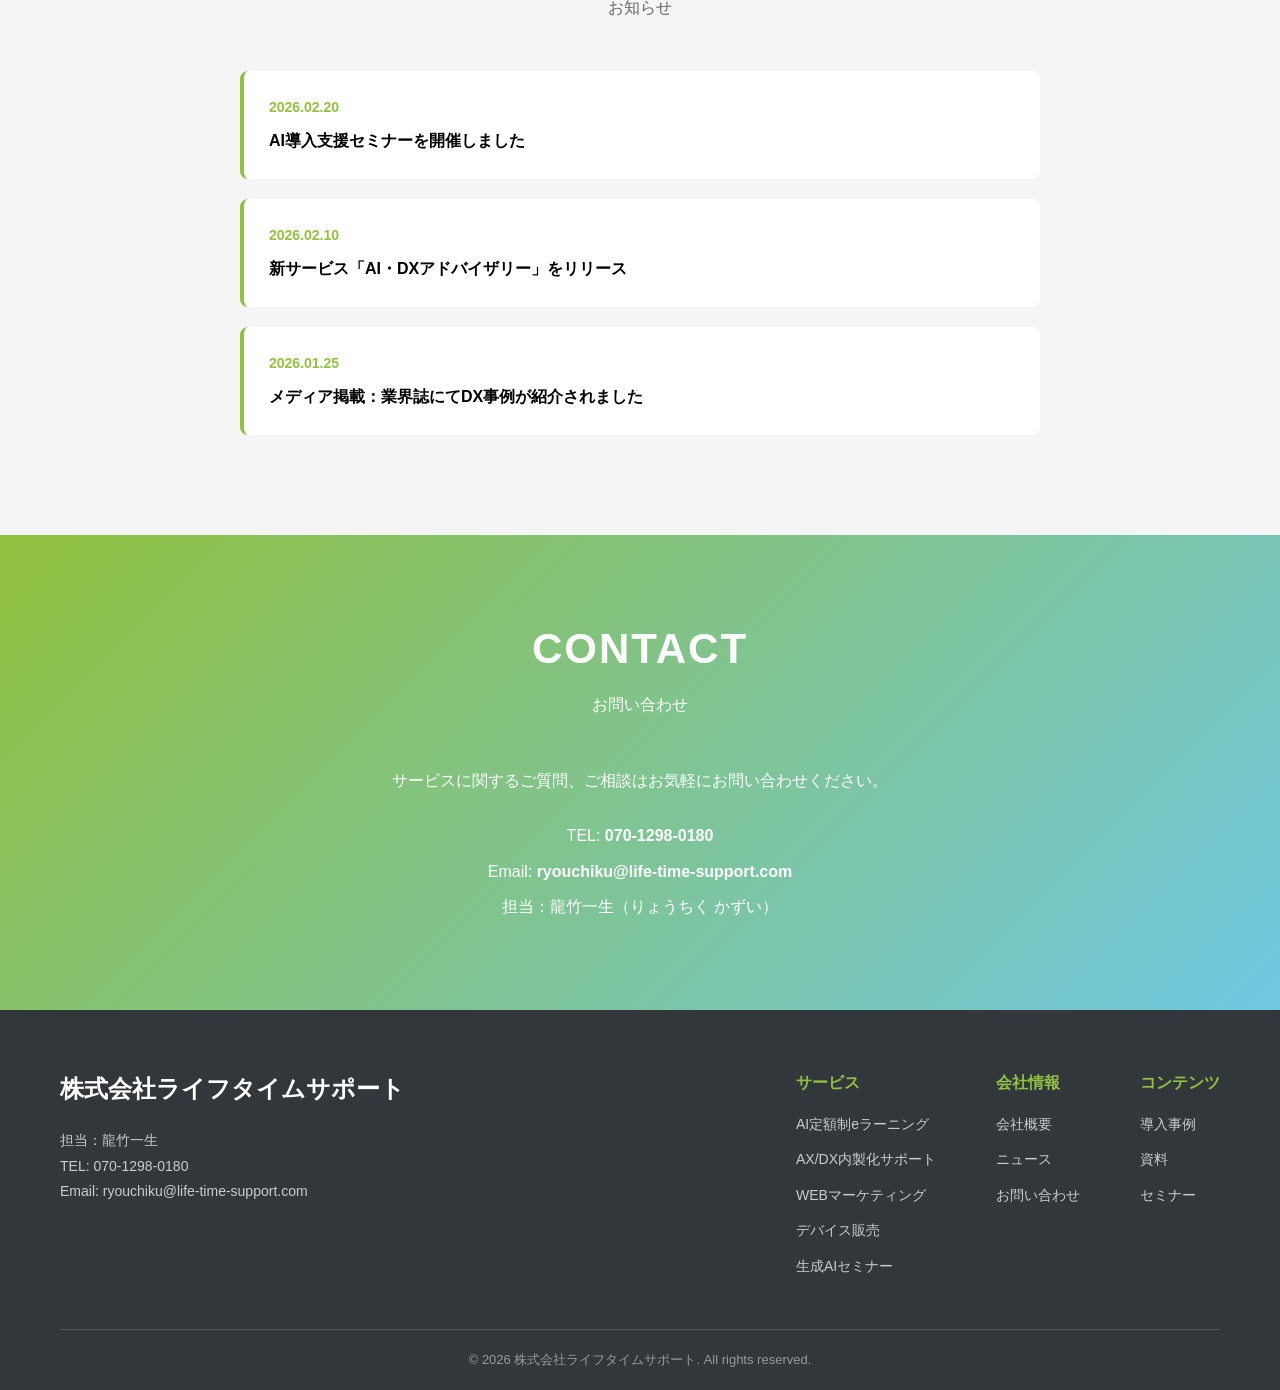
==== commit 107a7da4: "feat: AIパーソナルトレーニングを定額制eラーニングページに刷新＋会社概要ページ新規作成 - ai-elearning.html 新規（動画学習見放題・受講案内・料金・助成金対応） - comp" ====
--- a/index.html
+++ b/index.html
@@ -1,4 +1,16 @@
 <!DOCTYPE html>
+<!-- ************************************************************************ -->
+<!--                                                                          -->
+<!--    index.html                                      :::      ::::::::  -->
+<!--                                                    :+:      :+:    :+:  -->
+<!--    By: Claude (LTS)                                #+#  +:+       +#+  -->
+<!--                                                  +#+#+#+#+#+   +#+       -->
+<!--    Created: 2026/03/26 10:44 by Claude (LTS)     #+#    #+#       -->
+<!--    Updated: 2026/03/26 10:44 by Claude (LTS)     ###   ########    -->
+<!--                                                                          -->
+<!--    © Life Time Support Inc.                                         -->
+<!--                                                                          -->
+<!-- ************************************************************************ -->
 <html lang="ja">
 <head>
     <meta charset="UTF-8">
@@ -16,11 +28,12 @@
                 </div>
                 <nav class="nav" id="nav">
                     <ul class="nav-list">
-                        <li><a href="ai-training.html">AIパーソナルトレーニング</a></li>
-                        <li><a href="it-support.html">IT内製化サポート</a></li>
+                        <li><a href="ai-seminar.html">生成AIセミナー</a></li>
+                        <li><a href="ai-elearning.html">AI定額制eラーニング</a></li>
+                        <li><a href="#">AI社員組織構築サービス</a></li>
+                        <li><a href="it-support.html">AX/DX内製化サポート</a></li>
                         <li><a href="web-marketing.html">WEBマーケティング</a></li>
                         <li><a href="device-sales.html">デバイス販売</a></li>
-                        <li><a href="ai-seminar.html">生成AIセミナー</a></li>
                         <li><a href="#case">導入事例</a></li>
                         <li><a href="#contact" class="cta-button">お問い合わせ</a></li>
                     </ul>
@@ -57,35 +70,41 @@
             <p class="section-subtitle">サービス</p>
             <div class="service-grid">
                 <div class="service-card fade-up">
-                    <div class="service-image" style="background: linear-gradient(135deg, #91c13e, #6fc7e1);"></div>
-                    <h3>AIパーソナルトレーニング</h3>
-                    <p>42Tokyo卒業の現役社長が直接指導。どんなにIT音痴でも、AIを使って仕事ができるようになります。1回5時間の集中講座。</p>
-                    <a href="ai-training.html" class="service-link">詳しく見る →</a>
-                </div>
-                <div class="service-card fade-up">
-                    <div class="service-image" style="background: linear-gradient(135deg, #6fc7e1, #4a90e2);"></div>
-                    <h3>IT内製化サポート</h3>
+                    <div class="service-image" style="background: url('img/seminer.png') center/cover no-repeat;"></div>
+                    <h3>生成AI活用セミナー</h3>
+                    <p>プログラミング不要！3ヶ月でPC初心者でも業務を劇的に効率化。人材開発支援助成金活用で実質負担3.75万円〜。</p>
+                    <a href="ai-seminar.html" class="service-link">詳しく見る →</a>
+                </div>
+                <div class="service-card fade-up">
+                    <div class="service-image" style="background: url('img/personal.png') center/cover no-repeat;"></div>
+                    <h3>AI定額制eラーニング</h3>
+                    <p>生成AI・業務自動化・AIエージェント開発まで、動画学習が見放題の法人向け定額制サービス。1名 月額3万円〜。人材開発支援助成金の活用にも対応。</p>
+                    <a href="ai-elearning.html" class="service-link">詳しく見る →</a>
+                </div>
+                <div class="service-card fade-up">
+                    <div class="service-image" style="background: url('img/ai-employee.jpg') center/cover no-repeat;"></div>
+                    <h3>AI社員組織構築サービス</h3>
+                    <p>AIを「社員」として組織に組み込む仕組みをゼロから構築。経理・営業・マーケなど各部門に専属AI社員を配置し、24時間稼働する最強のチームを実現します。</p>
+                    <a href="#" class="service-link">詳しく見る →</a>
+                </div>
+                <div class="service-card fade-up">
+                    <div class="service-image" style="background: url('img/it_support.png') center/cover no-repeat;"></div>
+                    <h3>AX/DX内製化サポート</h3>
                     <p>専属エンジニアが貴社の「社内IT担当」として必要な時に必要な分だけサポート。月額15万円〜。補助金活用で費用削減可能。</p>
                     <a href="it-support.html" class="service-link">詳しく見る →</a>
                 </div>
                 <div class="service-card fade-up">
-                    <div class="service-image" style="background: linear-gradient(135deg, #4a90e2, #5c6ac4);"></div>
+                    <div class="service-image" style="background: url('img/web_m.png') center/cover no-repeat;"></div>
                     <h3>WEBマーケティングサポート</h3>
                     <p>自社実績：月間200件以上の問い合わせ。Google広告運用代行とLLMO対策で、確かな実績に裏打ちされた「売れる」仕組みを提供。</p>
                     <a href="web-marketing.html" class="service-link">詳しく見る →</a>
                 </div>
                 <div class="service-card fade-up">
-                    <div class="service-image" style="background: linear-gradient(135deg, #5c6ac4, #91c13e);"></div>
+                    <div class="service-image" style="background: url('img/device.jpg') center/cover no-repeat;"></div>
                     <h3>デバイス販売</h3>
                     <p>Amazonより安いパソコン販売。どこで買っても中身は同じ。ならば、とにかく安く手に入れて会社のコスト削減に貢献します。</p>
                     <a href="device-sales.html" class="service-link">詳しく見る →</a>
                 </div>
-                <div class="service-card fade-up">
-                    <div class="service-image" style="background: linear-gradient(135deg, #91c13e, #5c6ac4);"></div>
-                    <h3>生成AI活用セミナー</h3>
-                    <p>プログラミング不要！3ヶ月でPC初心者でも業務を劇的に効率化。人材開発支援助成金活用で実質負担3.75万円〜。</p>
-                    <a href="ai-seminar.html" class="service-link">詳しく見る →</a>
-                </div>
             </div>
         </div>
     </section>
@@ -97,7 +116,7 @@
             <p class="section-subtitle">導入事例</p>
             <div class="case-grid">
                 <div class="case-card fade-up">
-                    <div class="case-image" style="background-color: #f0f0f1;"></div>
+                    <div class="case-image" style="background: url('img/rains.png') center/cover no-repeat;"></div>
                     <div class="case-content">
                         <span class="case-category">不動産業界</span>
                         <h3>レインズ情報の自動収集・選定</h3>
@@ -105,7 +124,7 @@
                     </div>
                 </div>
                 <div class="case-card fade-up">
-                    <div class="case-image" style="background-color: #f0f0f1;"></div>
+                    <div class="case-image" style="background: url('img/nameplate.png') center/cover no-repeat;"></div>
                     <div class="case-content">
                         <span class="case-category">事務・EC</span>
                         <h3>オーダー製品の帳票自動作成・印刷</h3>
@@ -113,7 +132,7 @@
                     </div>
                 </div>
                 <div class="case-card fade-up">
-                    <div class="case-image" style="background-color: #f0f0f1;"></div>
+                    <div class="case-image" style="background: url('img/line.png') center/cover no-repeat;"></div>
                     <div class="case-content">
                         <span class="case-category">顧客対応</span>
                         <h3>LINE顧客対応の自動化</h3>
@@ -121,7 +140,7 @@
                     </div>
                 </div>
                 <div class="case-card fade-up">
-                    <div class="case-image" style="background-color: #f0f0f1;"></div>
+                    <div class="case-image" style="background: url('img/mail.png') center/cover no-repeat;"></div>
                     <div class="case-content">
                         <span class="case-category">リフォーム施工会社</span>
                         <h3>顧客対応の一次対応を自動化</h3>
@@ -129,7 +148,7 @@
                     </div>
                 </div>
                 <div class="case-card fade-up">
-                    <div class="case-image" style="background-color: #f0f0f1;"></div>
+                    <div class="case-image" style="background: url('img/eigyou.png') center/cover no-repeat;"></div>
                     <div class="case-content">
                         <span class="case-category">通信系会社</span>
                         <h3>営業マン6名がMyGPTsで顧客情報を学習</h3>
@@ -147,13 +166,13 @@
             <p class="section-subtitle">資料ダウンロード</p>
             <div class="documents-grid">
                 <div class="document-card fade-up">
-                    <div class="document-image" style="background-color: #f5f5f5;"></div>
+                    <div class="document-image" style="background: url('img/road.png') center/cover no-repeat;"></div>
                     <h3>業務改革ロードマップ</h3>
                     <p>AI・DX導入のステップバイステップガイド</p>
                     <a href="#" class="document-link">資料をダウンロード →</a>
                 </div>
                 <div class="document-card fade-up">
-                    <div class="document-image" style="background-color: #f5f5f5;"></div>
+                    <div class="document-image" style="background: url('img/hero.png') center/cover no-repeat;"></div>
                     <h3>中小企業向けAI導入ガイド</h3>
                     <p>実践的なAI活用事例と導入のポイント</p>
                     <a href="#" class="document-link">資料をダウンロード →</a>
@@ -240,8 +259,8 @@
                     <div class="footer-column">
                         <h4>サービス</h4>
                         <ul>
-                            <li><a href="ai-training.html">AIパーソナルトレーニング</a></li>
-                            <li><a href="it-support.html">IT内製化サポート</a></li>
+                            <li><a href="ai-elearning.html">AI定額制eラーニング</a></li>
+                            <li><a href="it-support.html">AX/DX内製化サポート</a></li>
                             <li><a href="web-marketing.html">WEBマーケティング</a></li>
                             <li><a href="device-sales.html">デバイス販売</a></li>
                             <li><a href="ai-seminar.html">生成AIセミナー</a></li>
@@ -250,7 +269,7 @@
                     <div class="footer-column">
                         <h4>会社情報</h4>
                         <ul>
-                            <li><a href="#about">会社概要</a></li>
+                            <li><a href="company.html">会社概要</a></li>
                             <li><a href="#news">ニュース</a></li>
                             <li><a href="#contact">お問い合わせ</a></li>
                         </ul>
--- a/styles.css
+++ b/styles.css
@@ -1,3 +1,15 @@
+/* ************************************************************************** */
+/*                                                                            */
+/*    styles.css                                        :::      ::::::::    */
+/*                                                      :+:      :+:    :+:  */
+/*    By: Claude (LTS)                                  #+#  +:+       +#+    */
+/*                                                    +#+#+#+#+#+   +#+       */
+/*    Created: 2026/03/26 10:44 by Claude (LTS)       #+#    #+#         */
+/*    Updated: 2026/03/26 10:44 by Claude (LTS)       ###   ########      */
+/*                                                                            */
+/*    © Life Time Support Inc.                                           */
+/*                                                                            */
+/* ************************************************************************** */
 /* Reset and Base Styles */
 * {
     margin: 0;
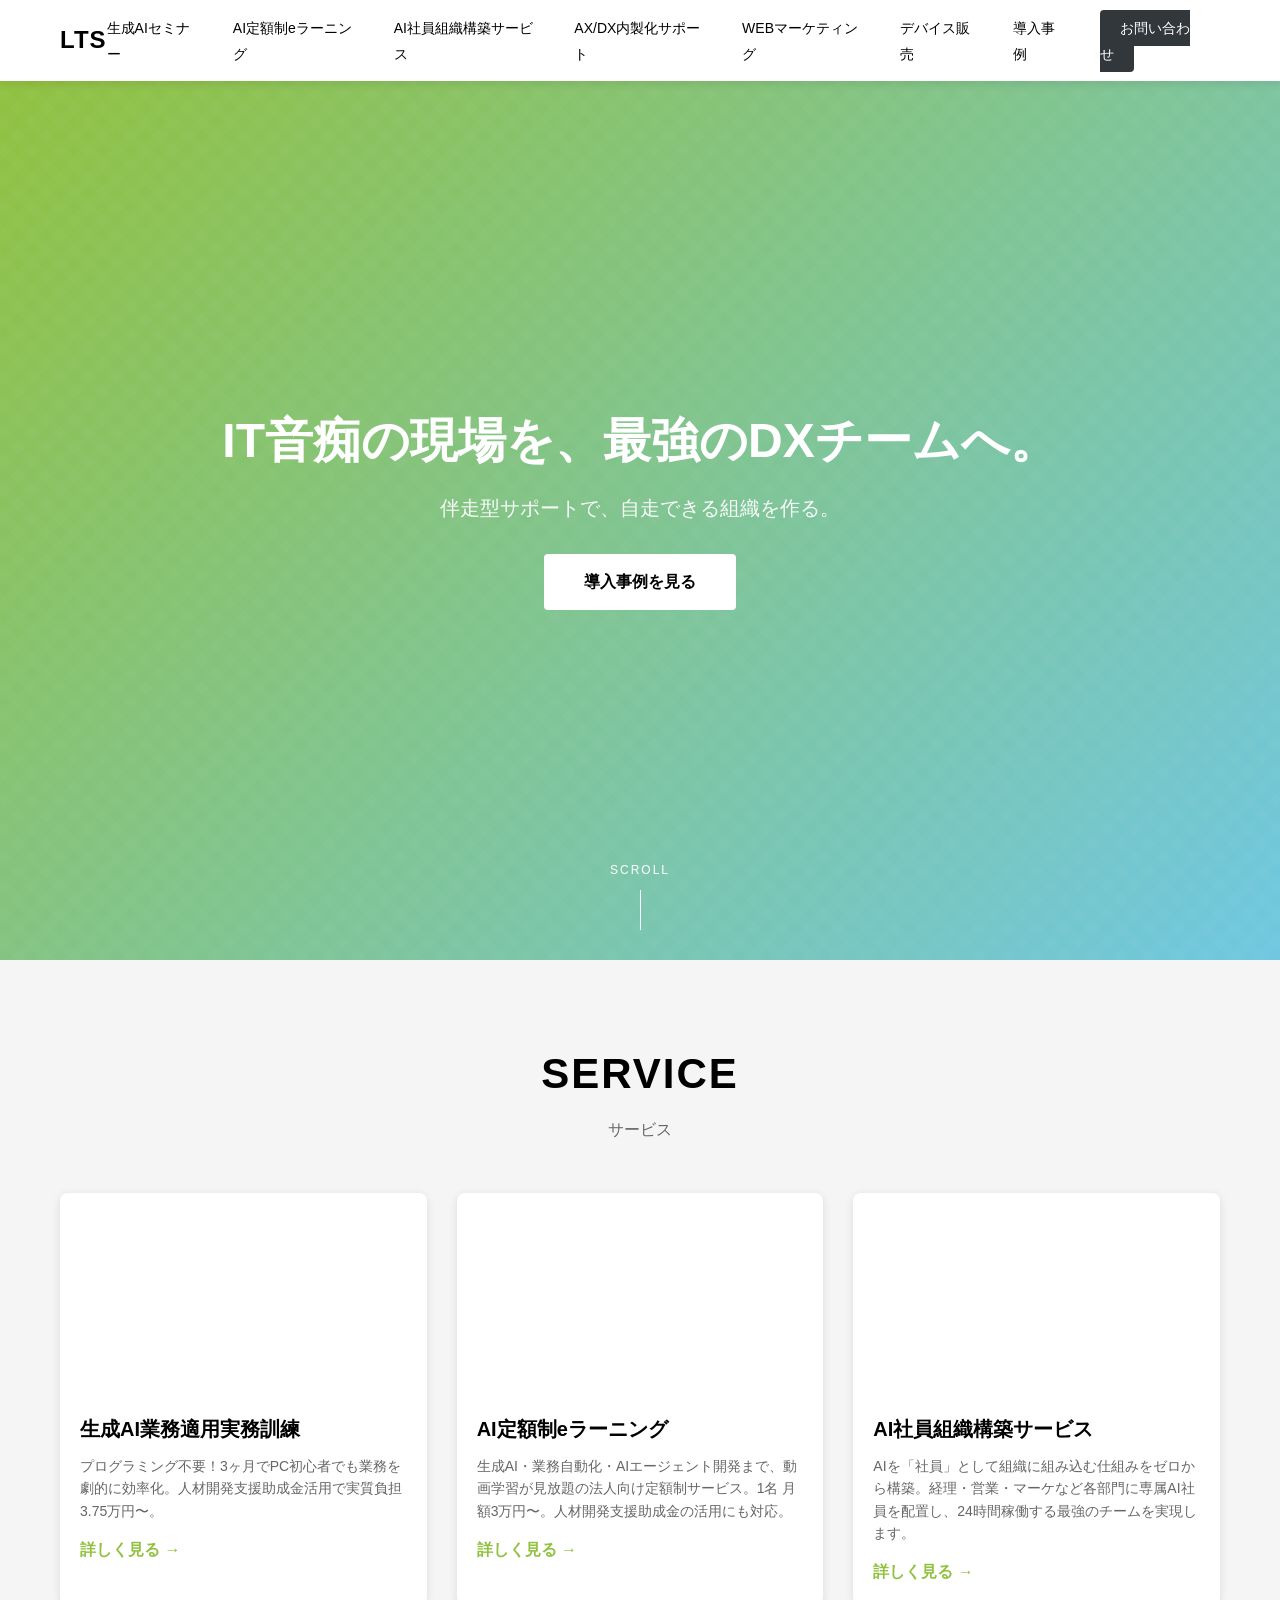
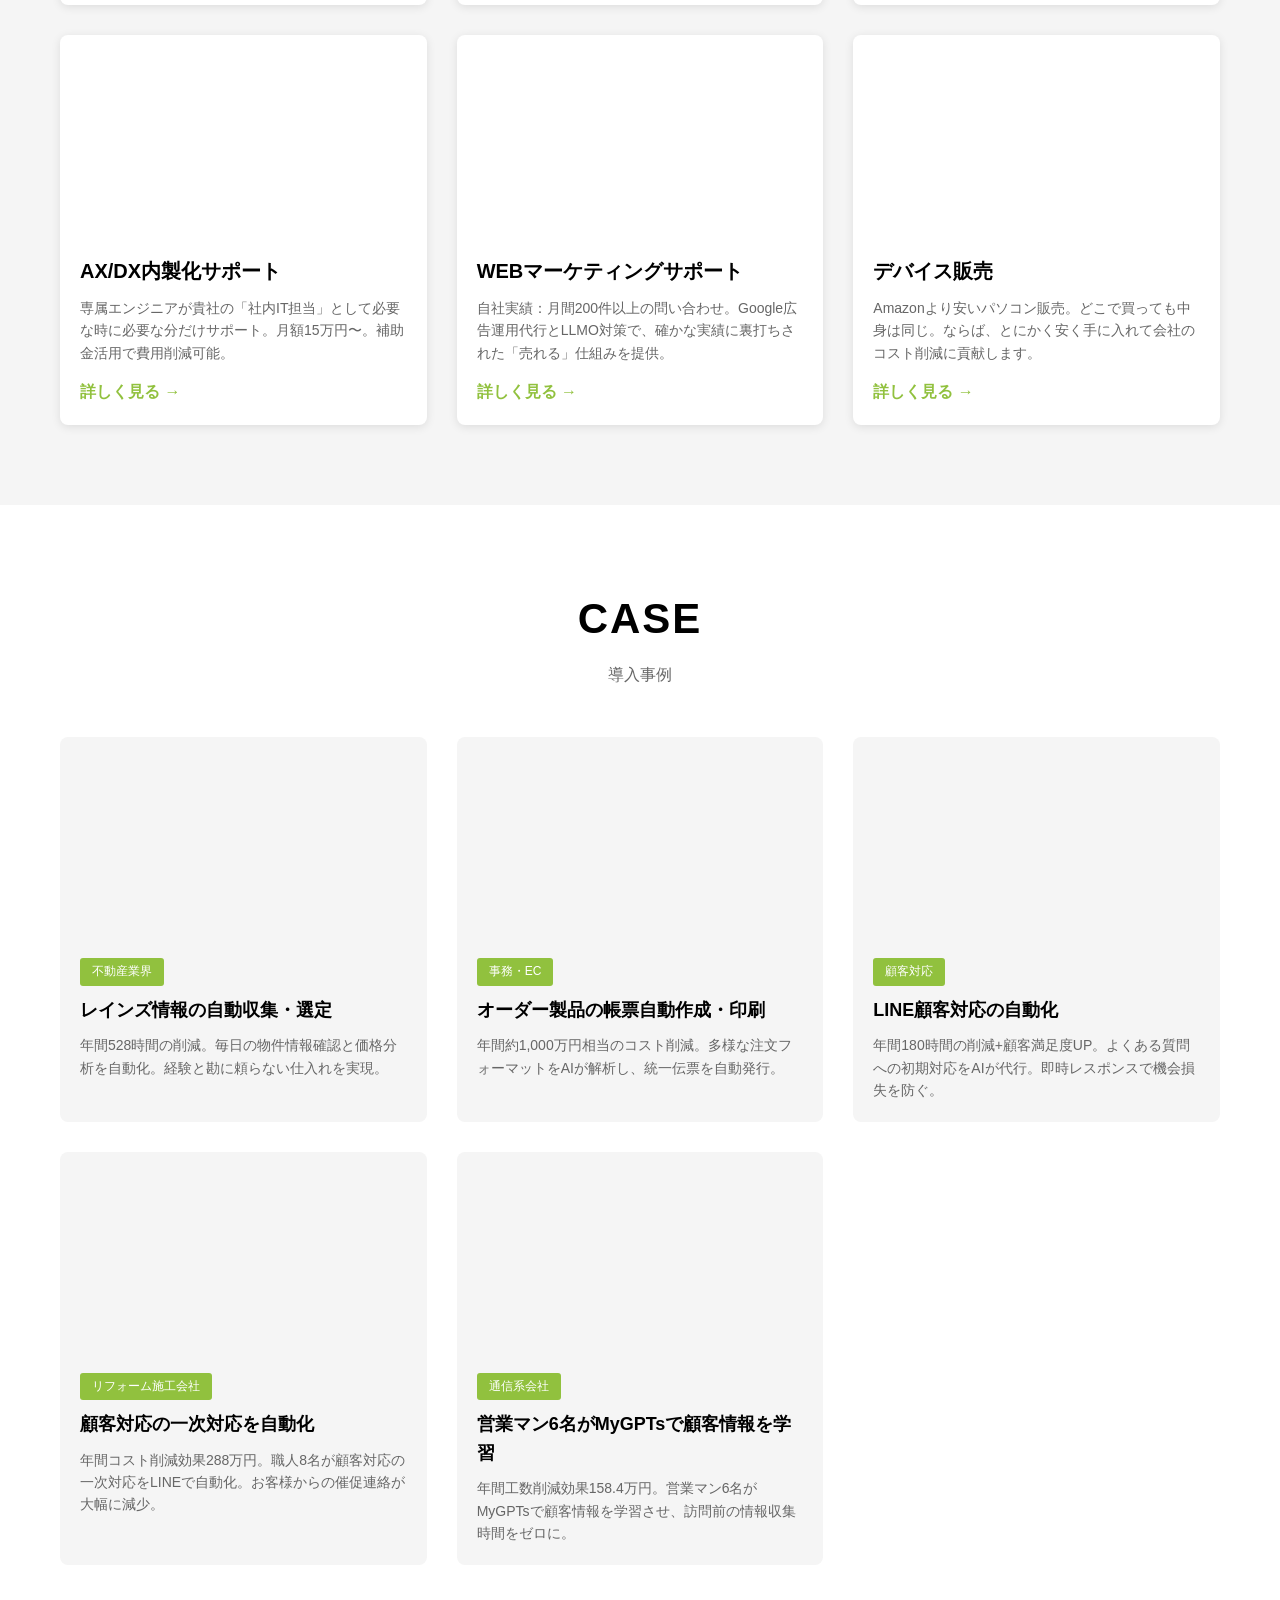
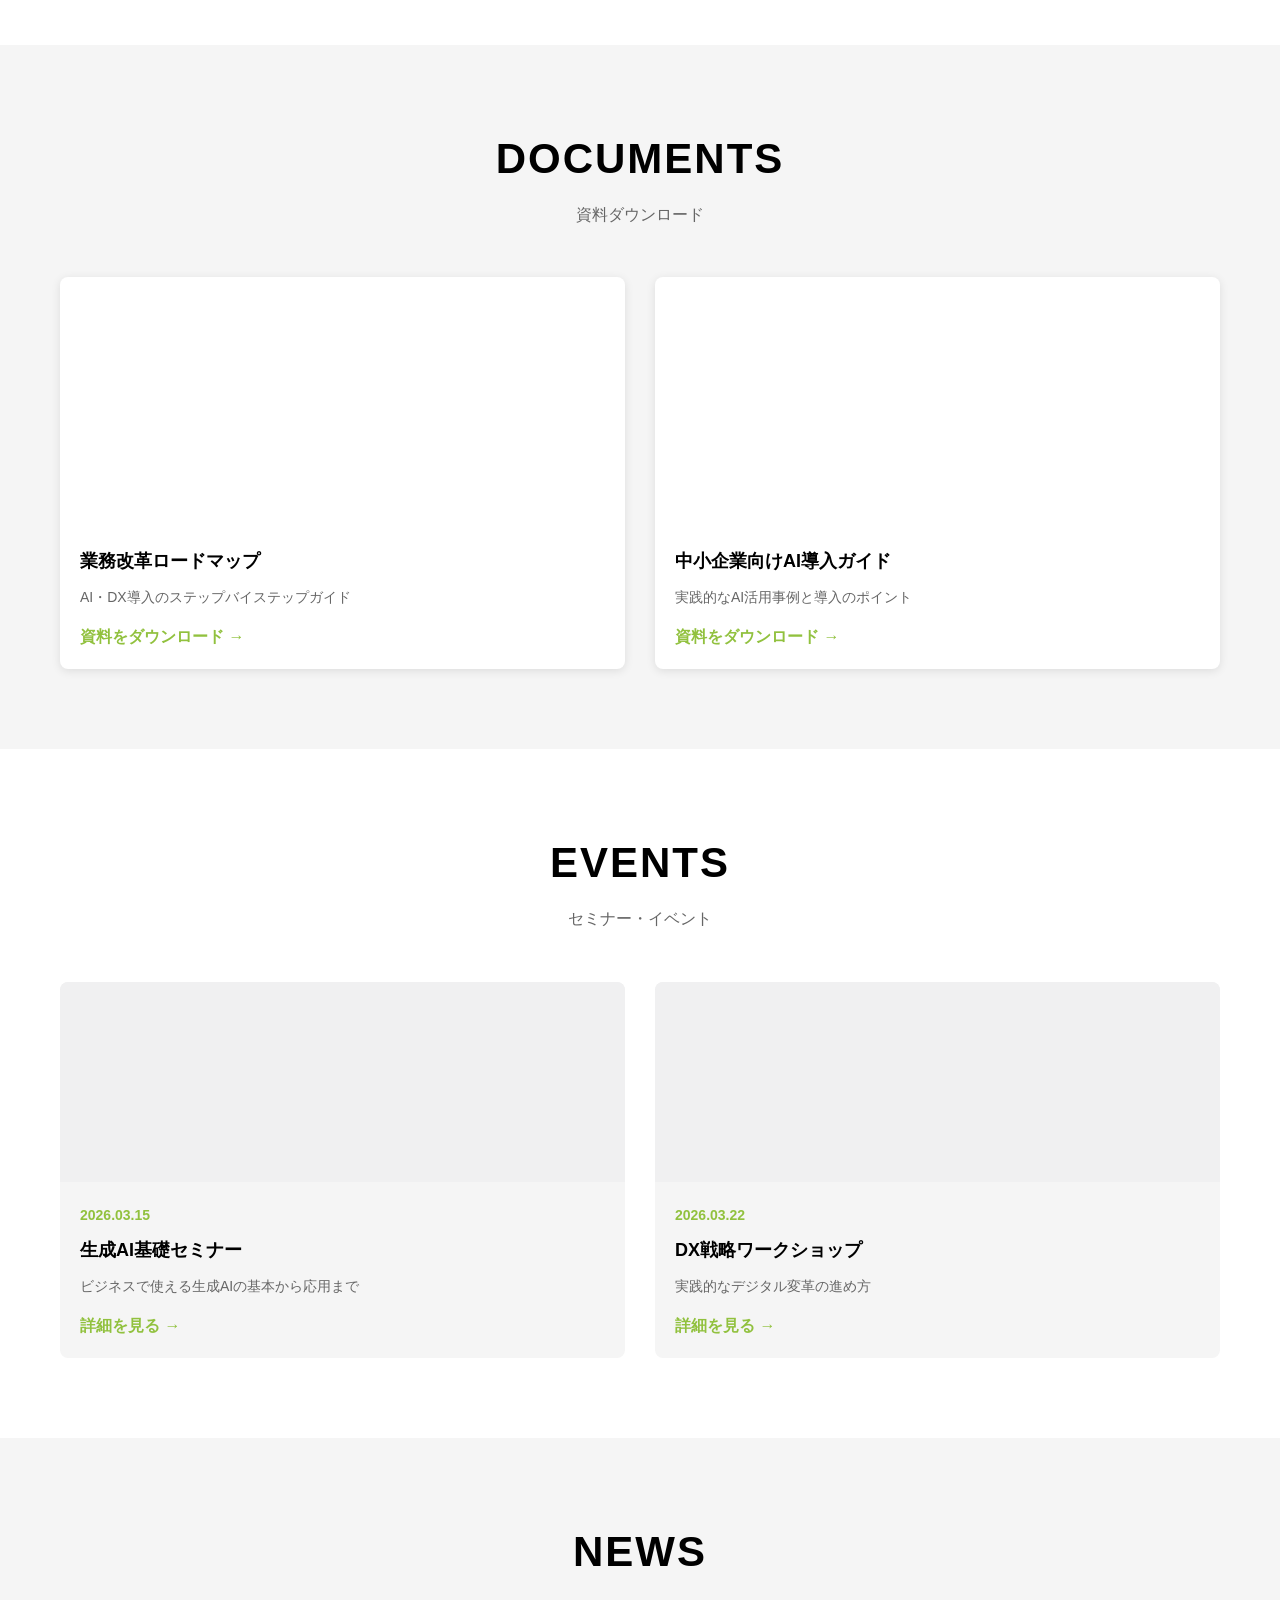
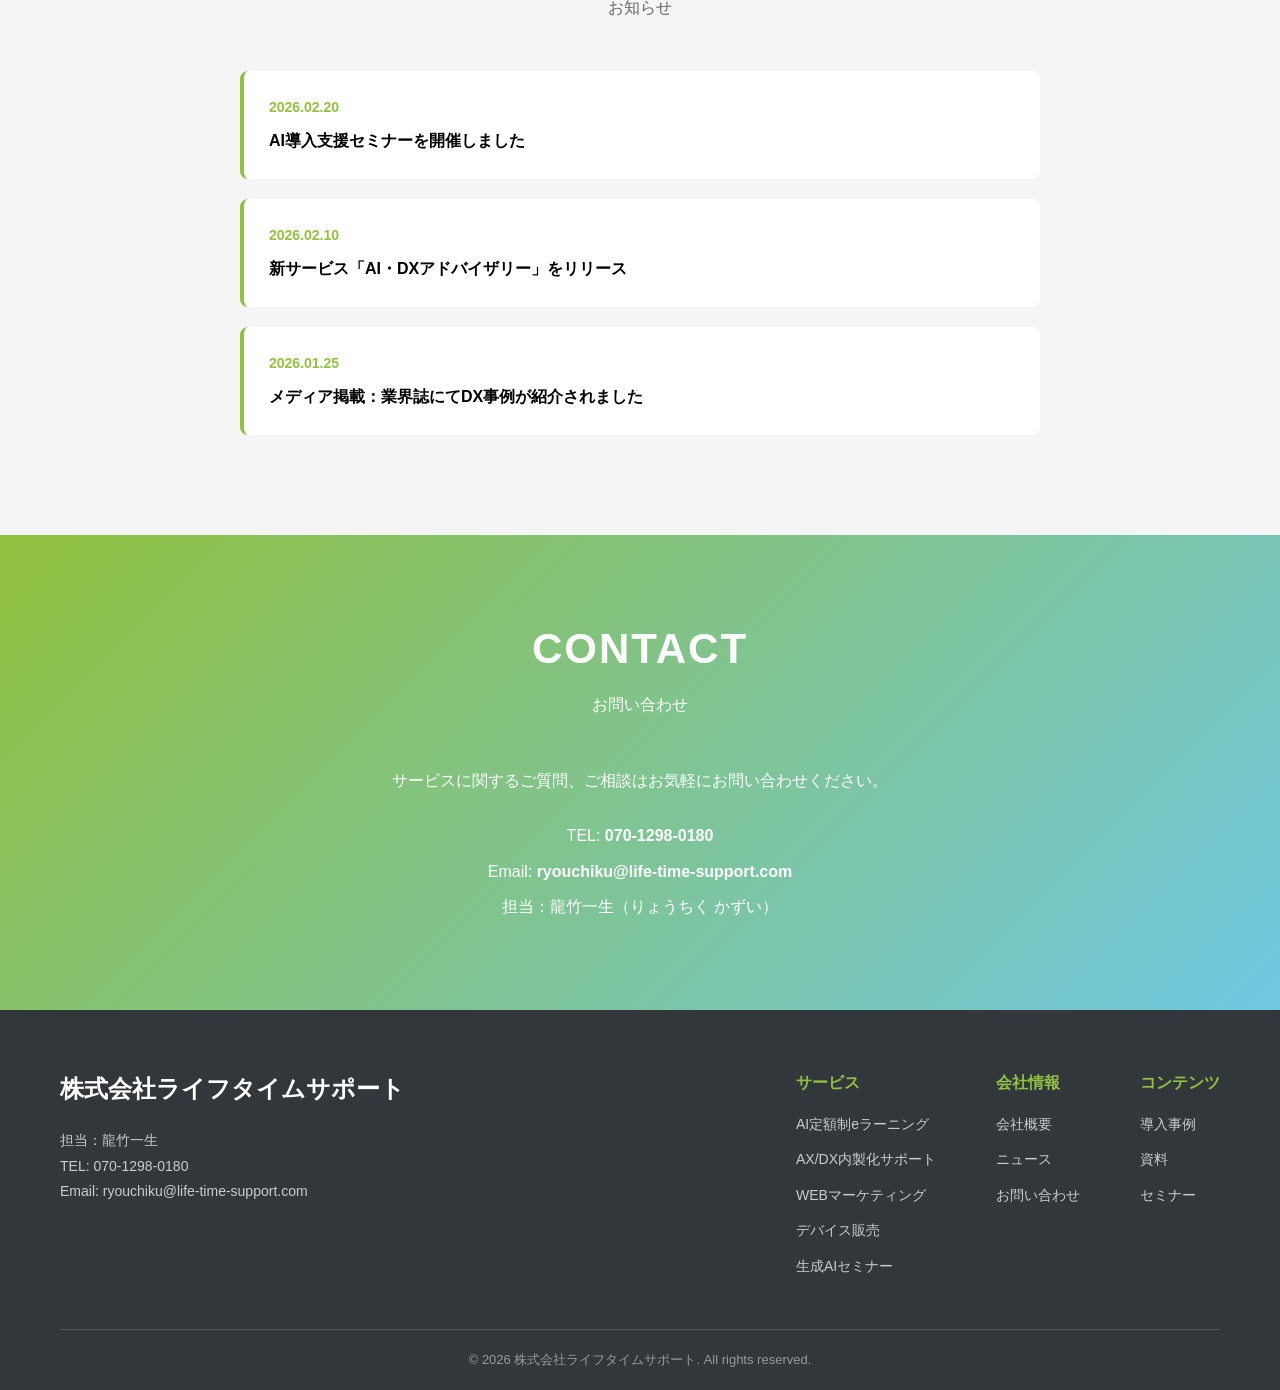
==== commit 56eb785a: "研修名を「生成AI業務適用実務訓練」に統一（助成金書類・パンフ・契約書・見積書と同一名称にするため） Co-Authored-By: Claude Fable 5.1 <noreply@anthrop" ====
--- a/index.html
+++ b/index.html
@@ -17,6 +17,7 @@
     <meta name="viewport" content="width=device-width, initial-scale=1.0">
     <title>株式会社ライフタイムサポート | AI・DXコンサルティング</title>
     <link rel="stylesheet" href="styles.css">
+    <link rel="canonical" href="https://elearning.ai-company.info/index.html">
 </head>
 <body>
     <!-- Header -->
@@ -71,7 +72,7 @@
             <div class="service-grid">
                 <div class="service-card fade-up">
                     <div class="service-image" style="background: url('img/seminer.png') center/cover no-repeat;"></div>
-                    <h3>生成AI活用セミナー</h3>
+                    <h3>生成AI業務適用実務訓練</h3>
                     <p>プログラミング不要！3ヶ月でPC初心者でも業務を劇的に効率化。人材開発支援助成金活用で実質負担3.75万円〜。</p>
                     <a href="ai-seminar.html" class="service-link">詳しく見る →</a>
                 </div>
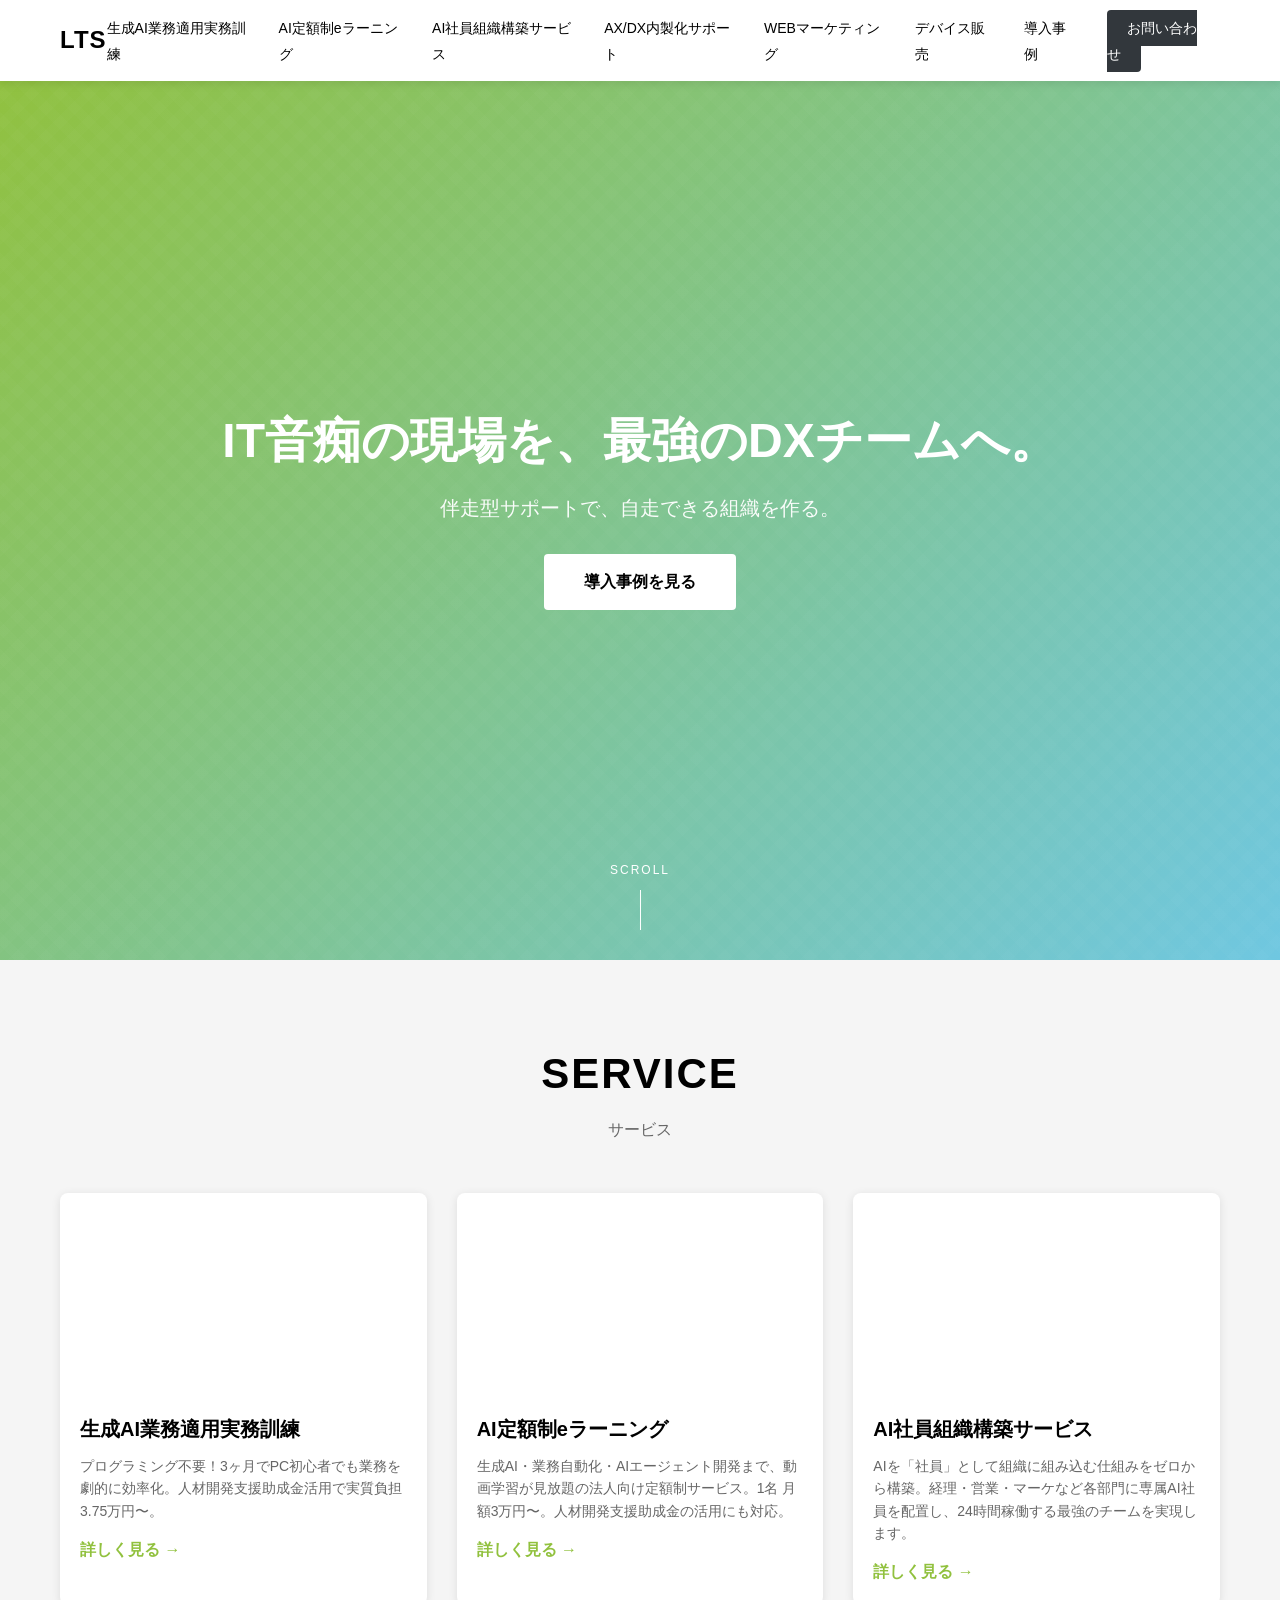
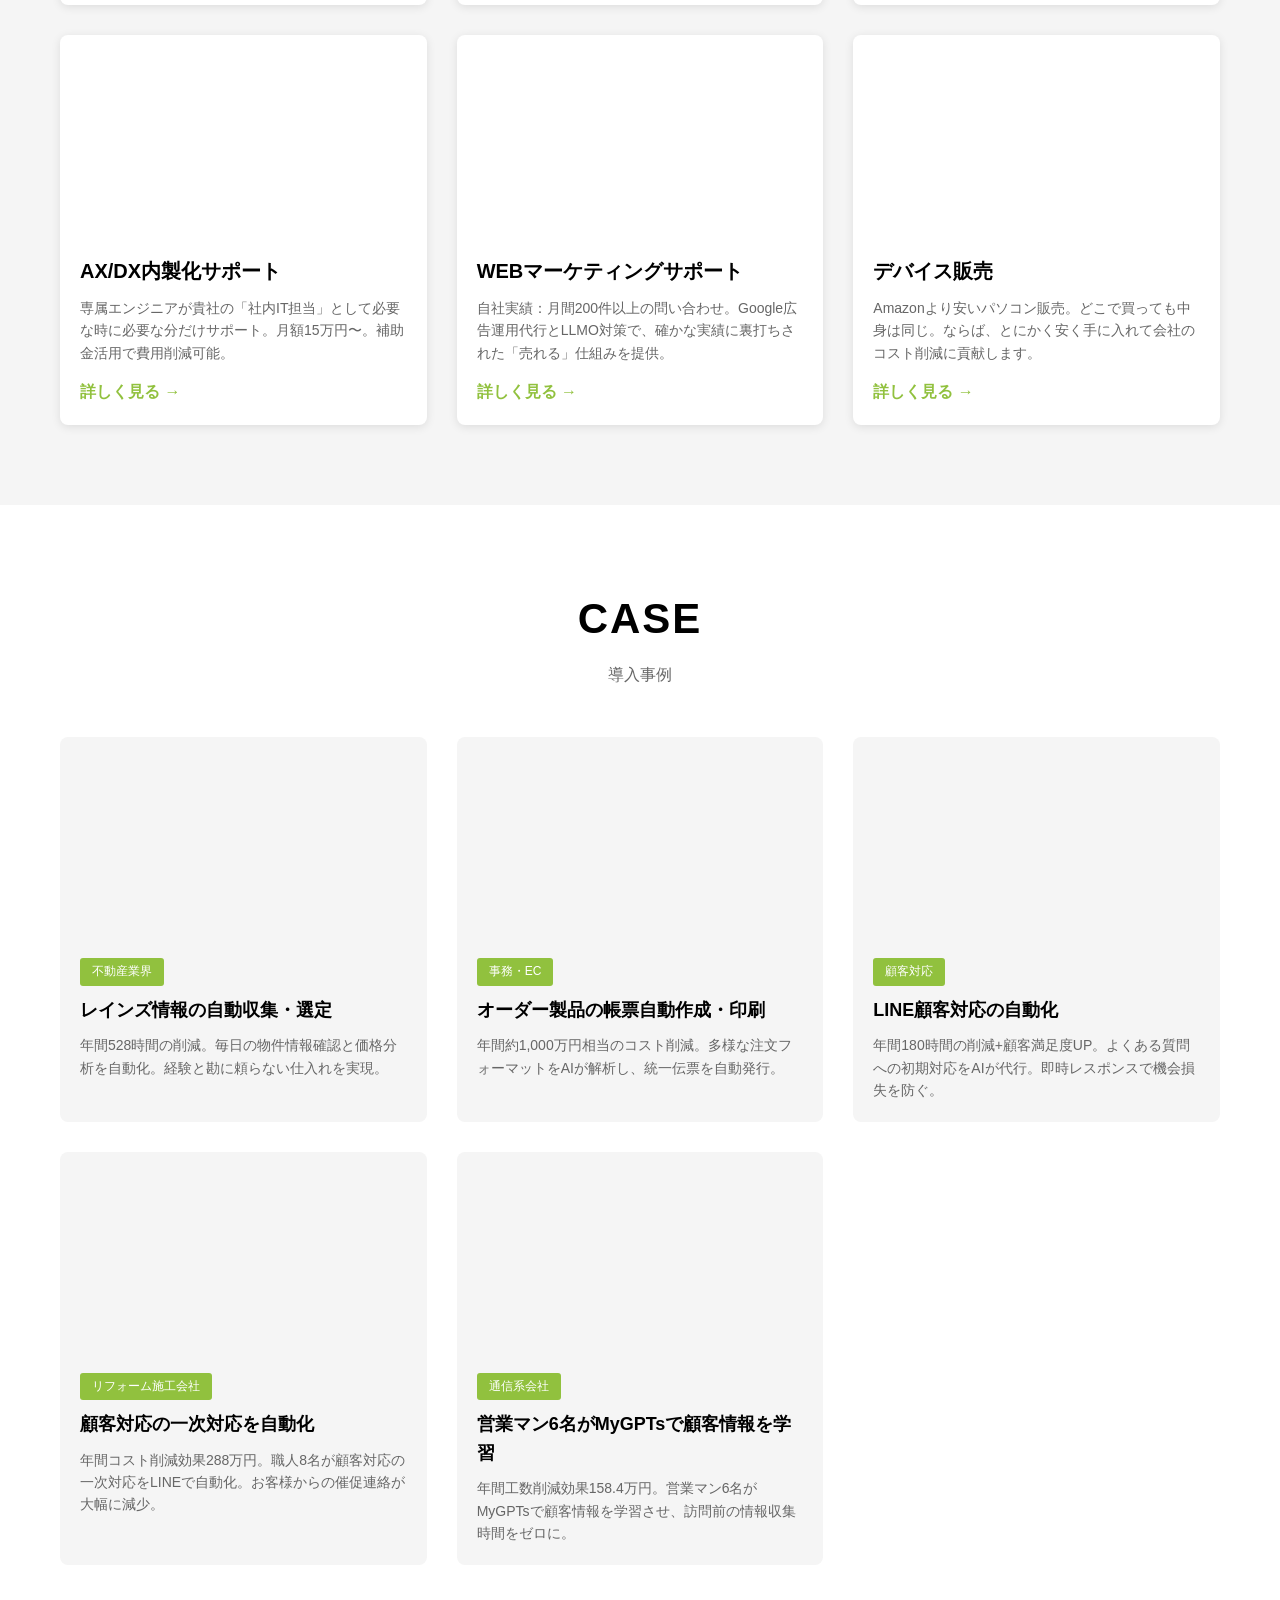
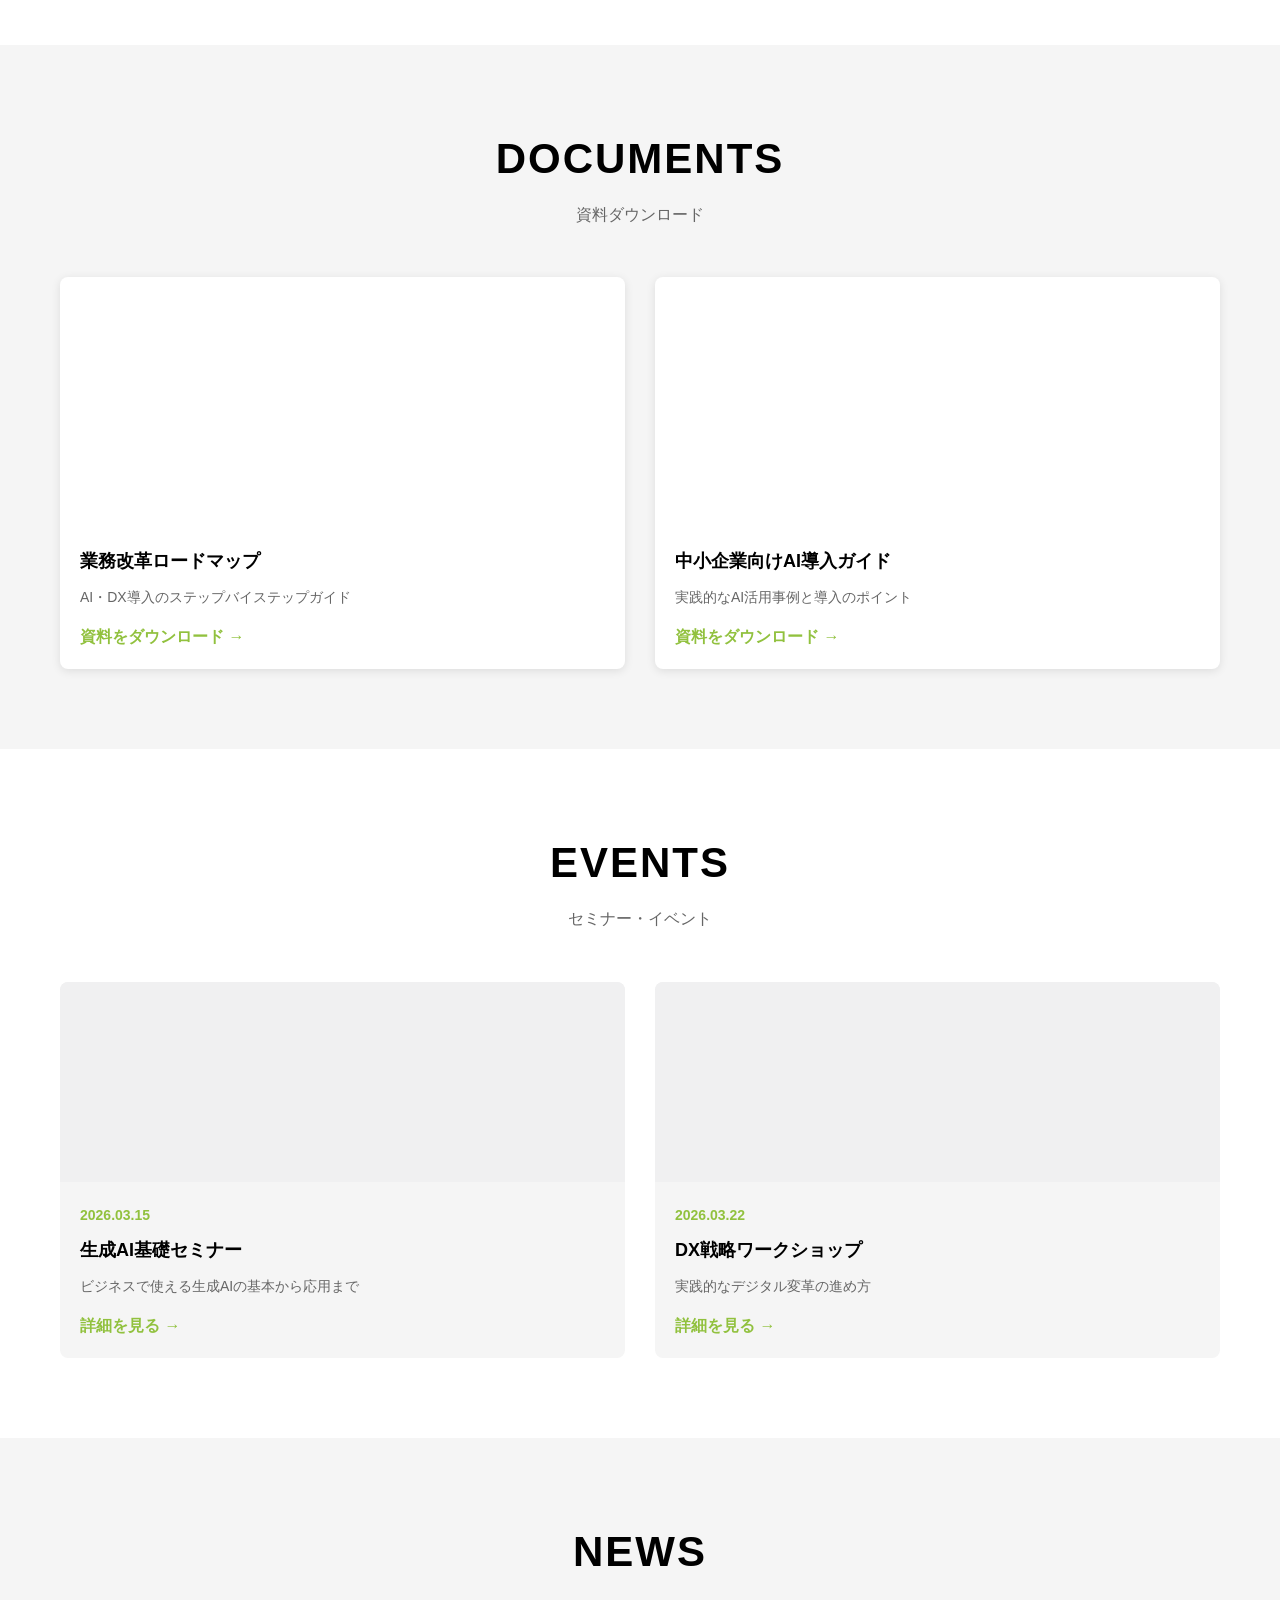
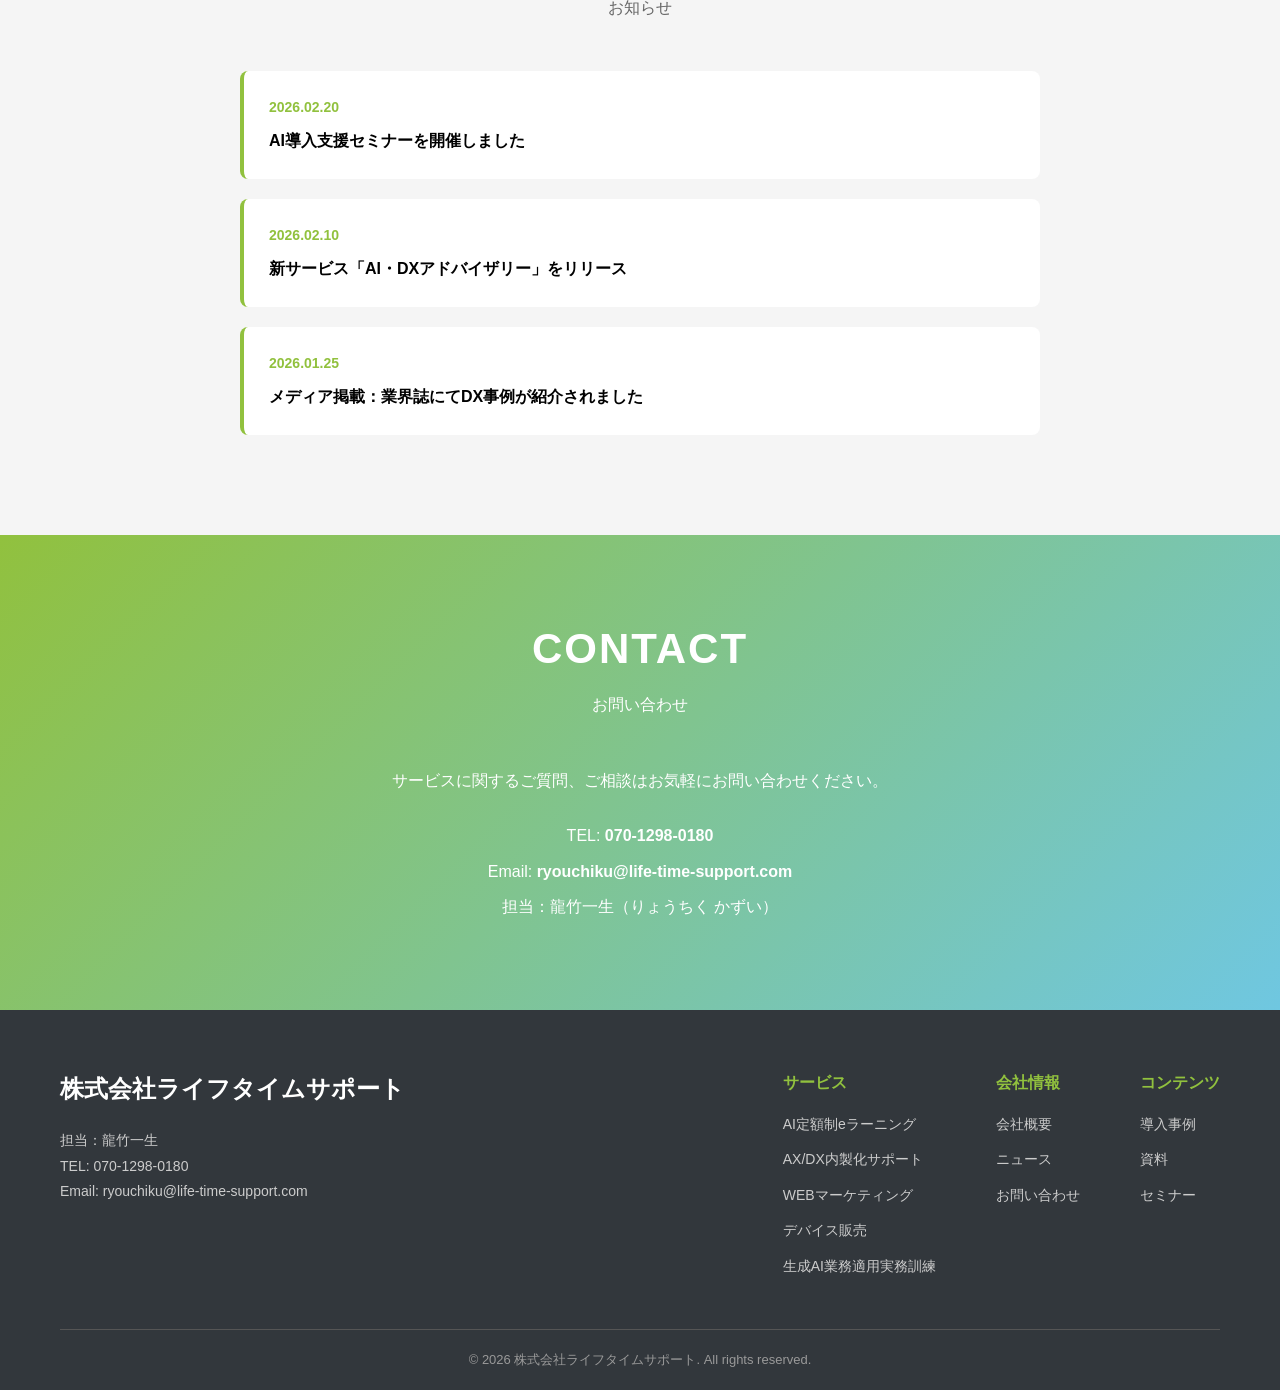
==== commit 88a02bc4: "ヘッダー・フッターのメニュー名も「生成AI業務適用実務訓練」に統一 Co-Authored-By: Claude Fable 5.1 <noreply@anthropic.com> Claude-Se" ====
--- a/index.html
+++ b/index.html
@@ -29,7 +29,7 @@
                 </div>
                 <nav class="nav" id="nav">
                     <ul class="nav-list">
-                        <li><a href="ai-seminar.html">生成AIセミナー</a></li>
+                        <li><a href="ai-seminar.html">生成AI業務適用実務訓練</a></li>
                         <li><a href="ai-elearning.html">AI定額制eラーニング</a></li>
                         <li><a href="#">AI社員組織構築サービス</a></li>
                         <li><a href="it-support.html">AX/DX内製化サポート</a></li>
@@ -264,7 +264,7 @@
                             <li><a href="it-support.html">AX/DX内製化サポート</a></li>
                             <li><a href="web-marketing.html">WEBマーケティング</a></li>
                             <li><a href="device-sales.html">デバイス販売</a></li>
-                            <li><a href="ai-seminar.html">生成AIセミナー</a></li>
+                            <li><a href="ai-seminar.html">生成AI業務適用実務訓練</a></li>
                         </ul>
                     </div>
                     <div class="footer-column">
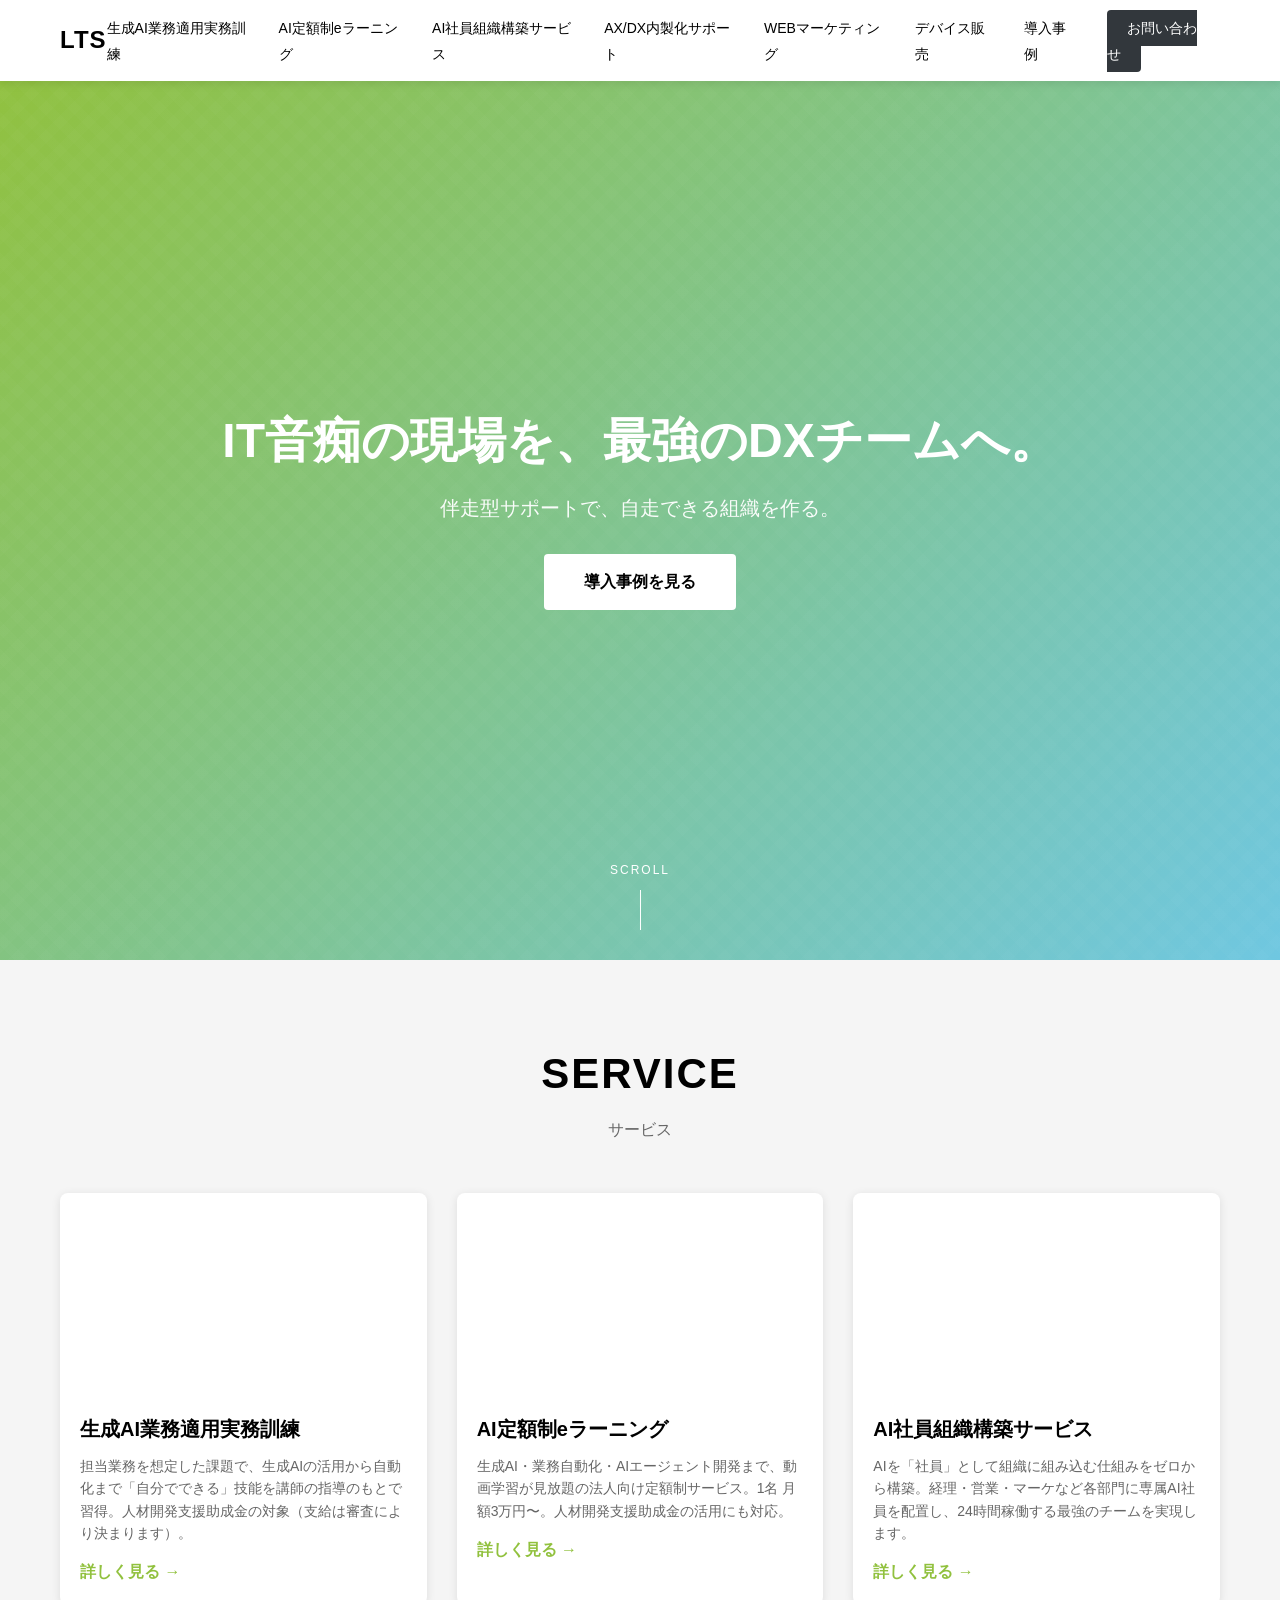
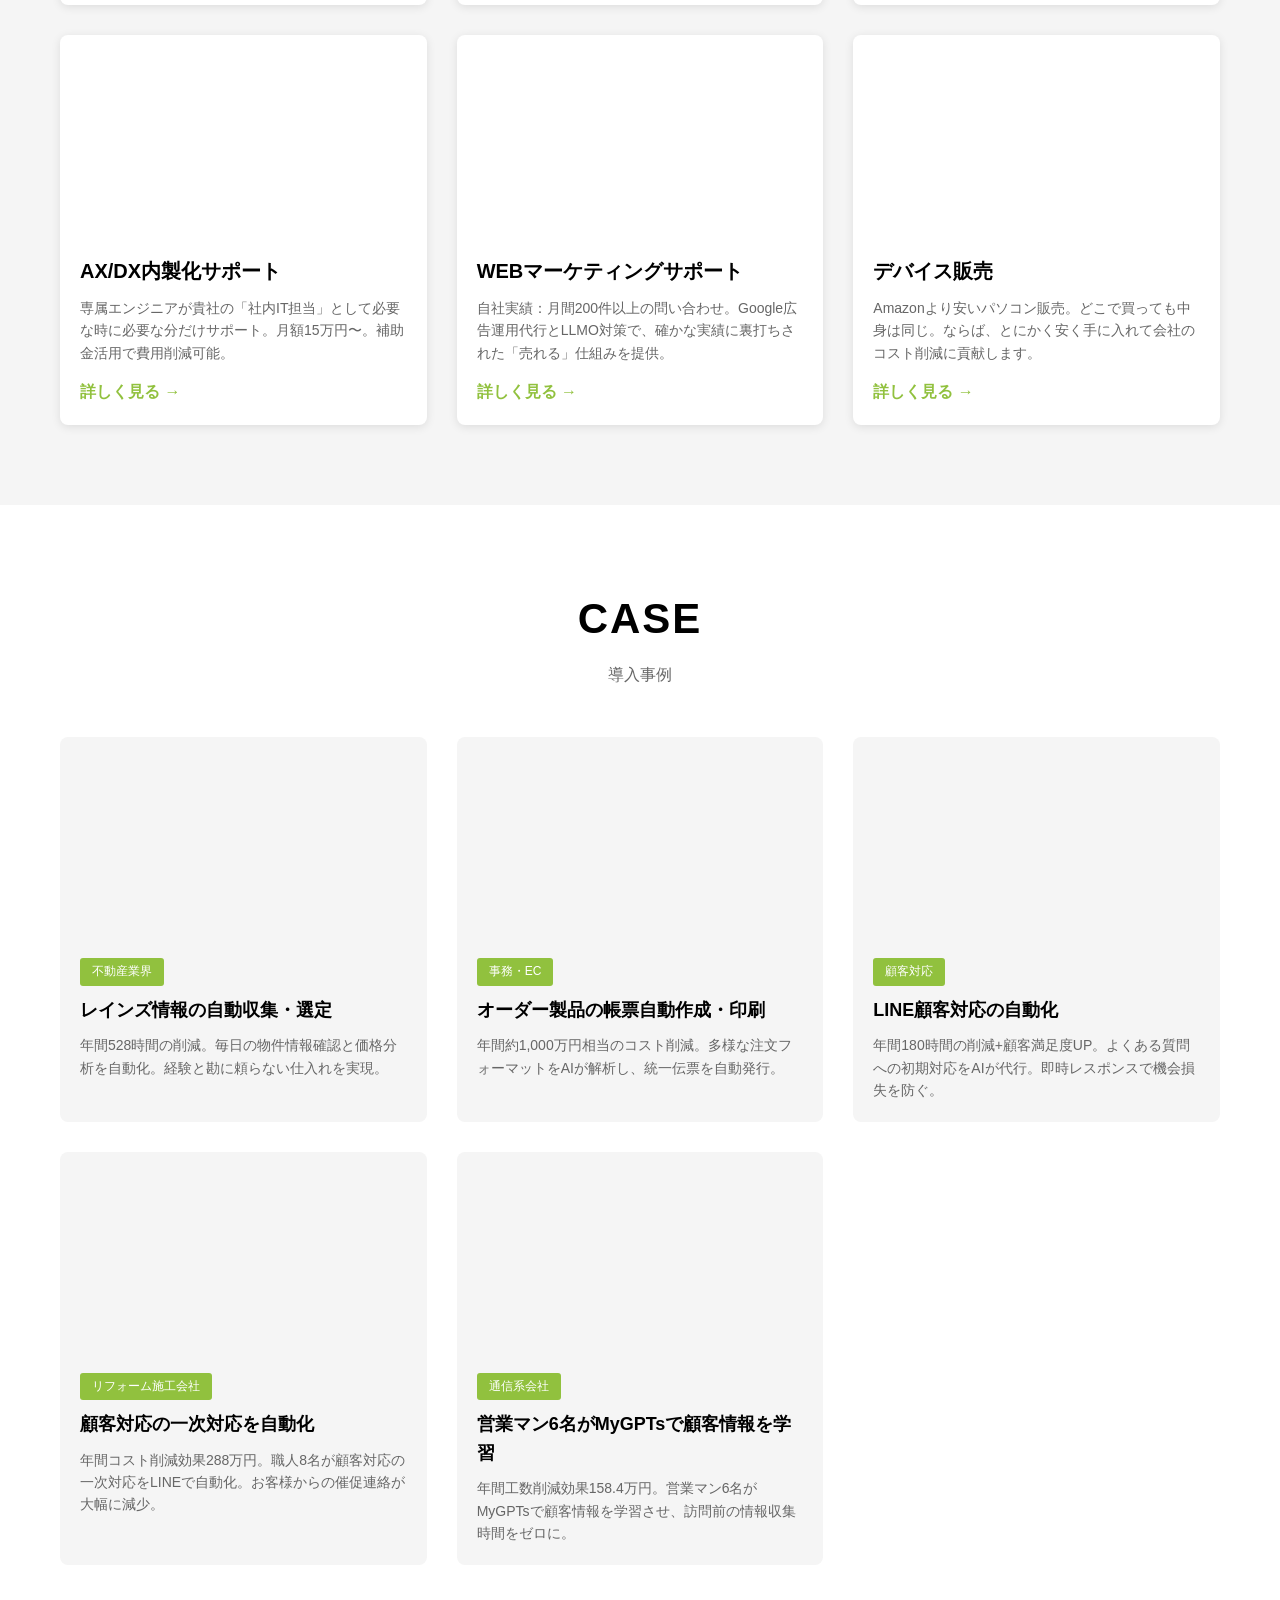
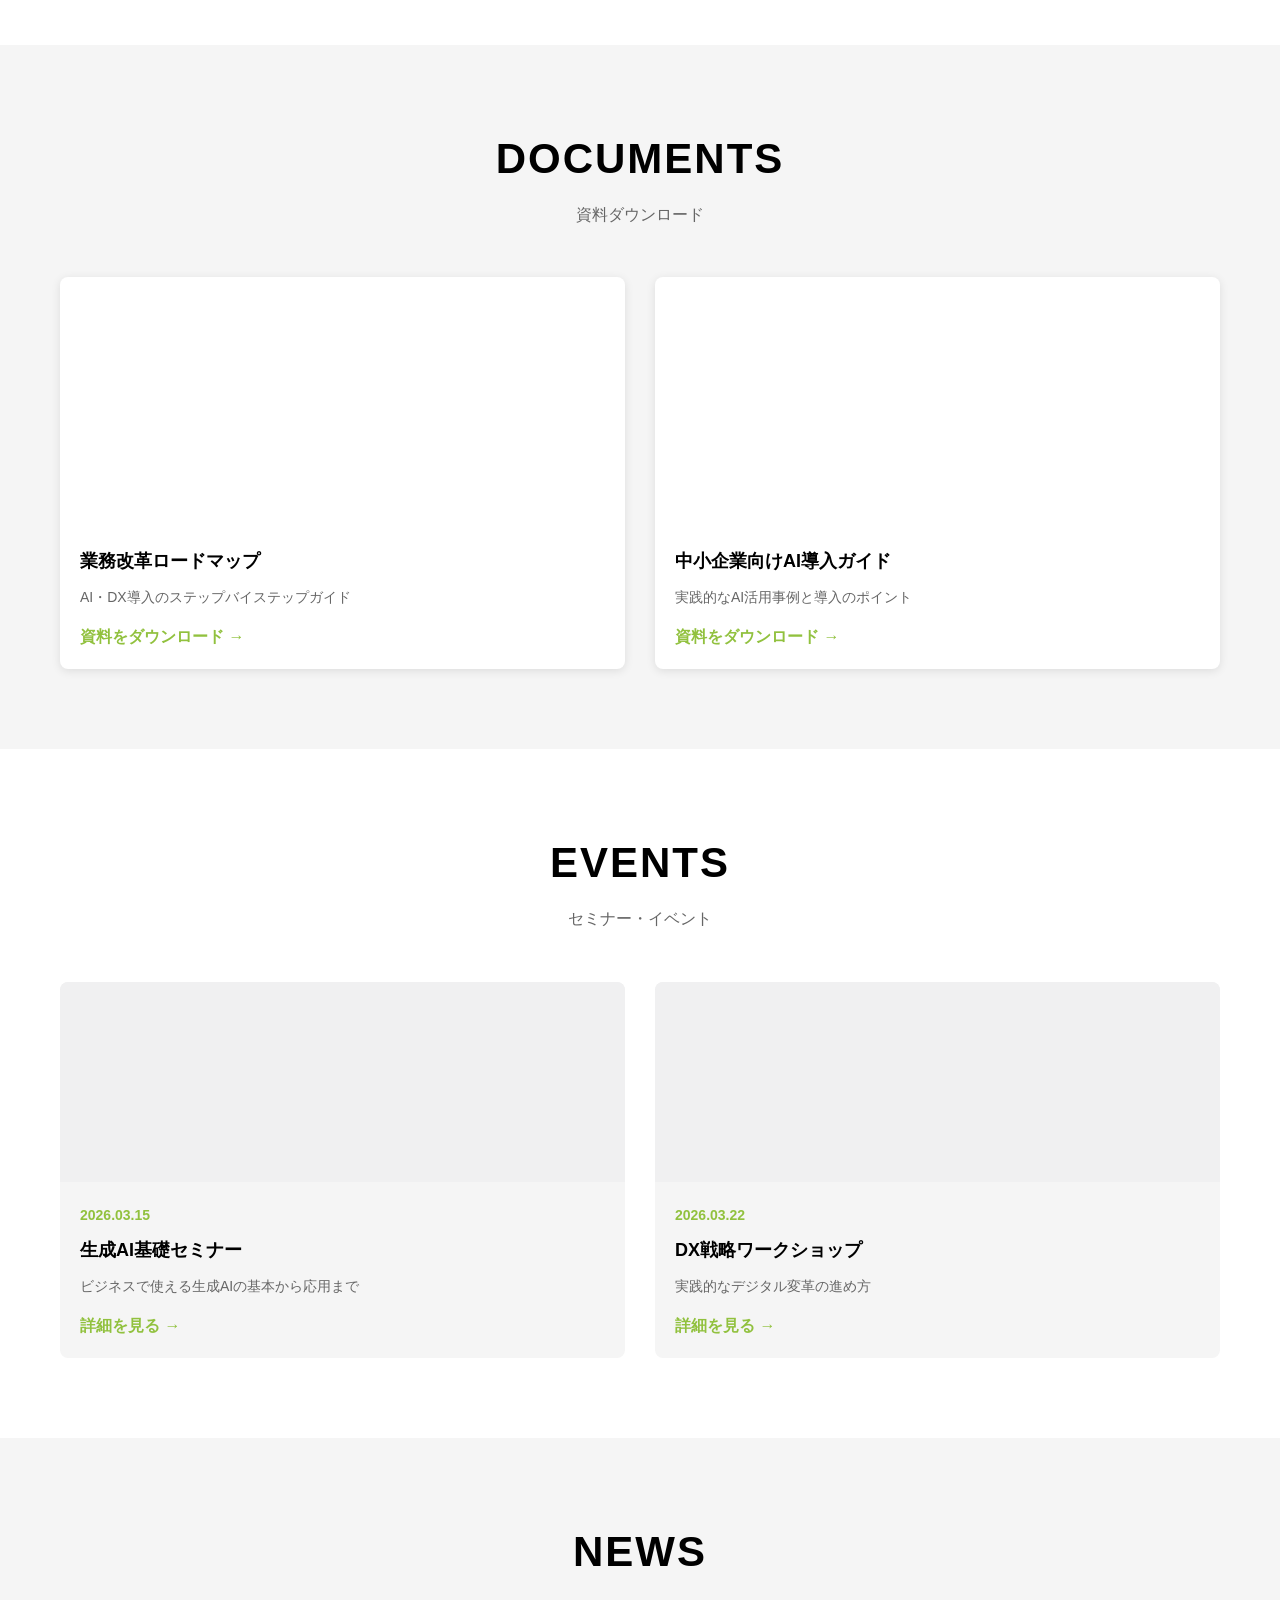
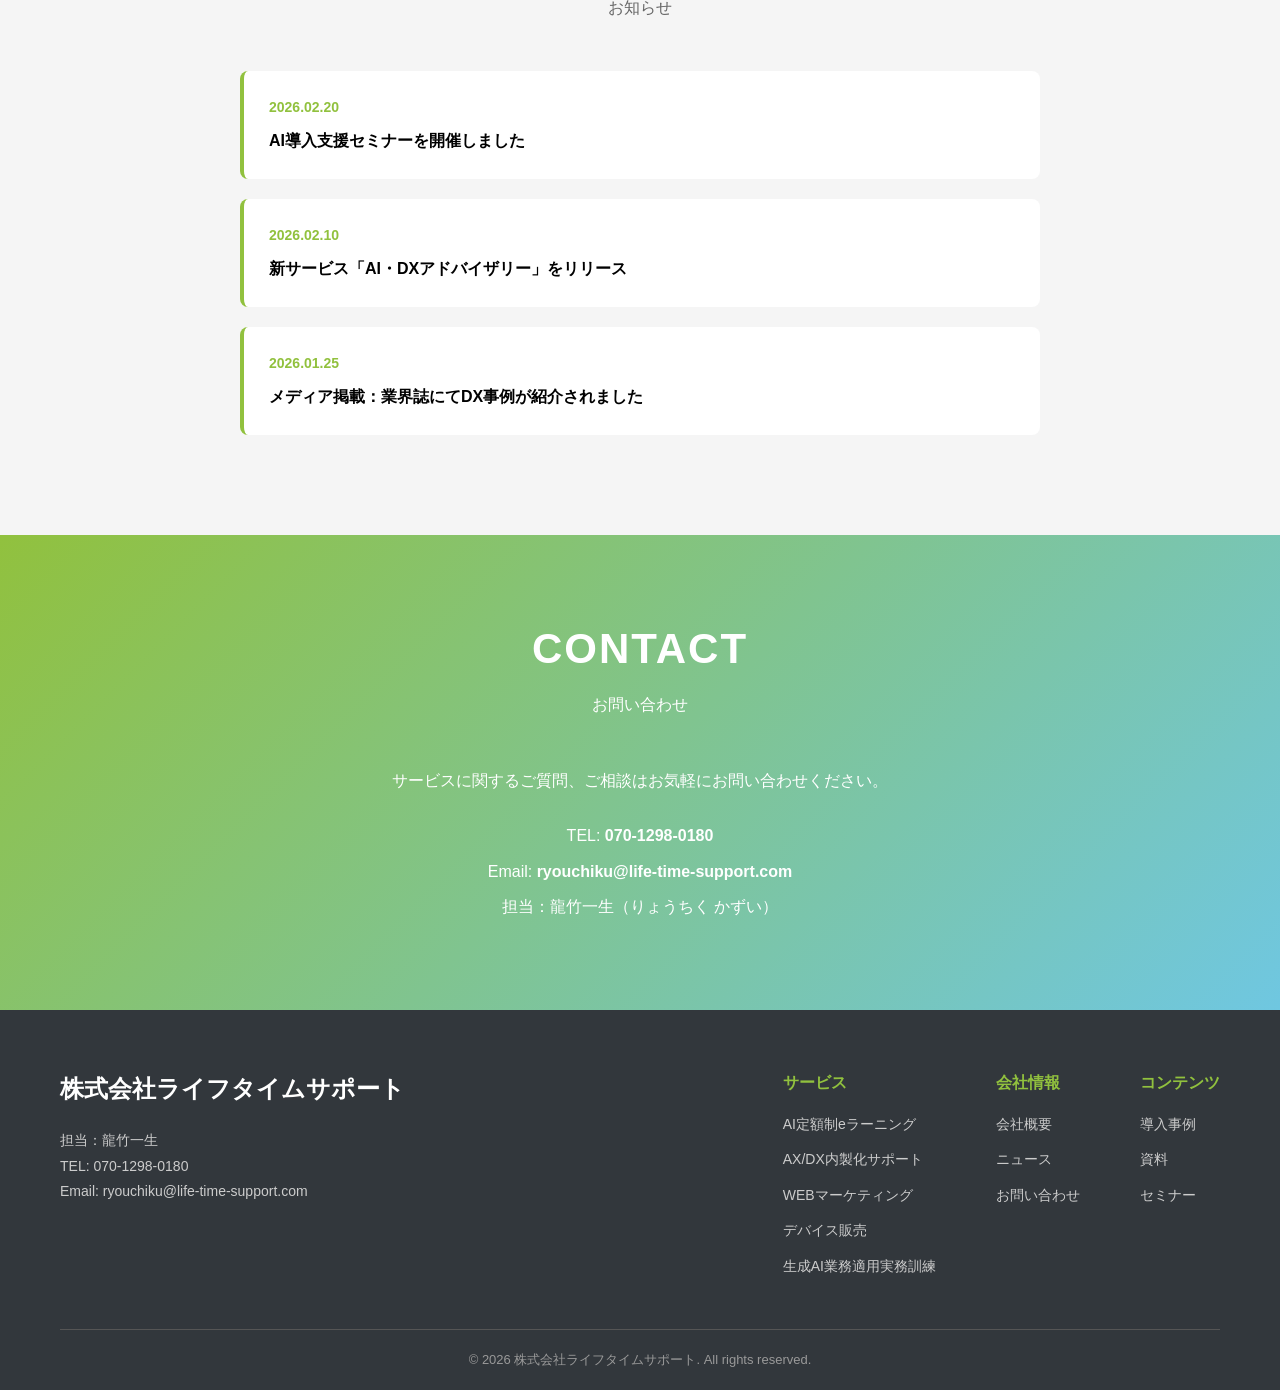
==== commit d3fb8de5: "研修ページ: 経営者無料特典の記載を削除、トップの紹介文から実質負担額の断定を削除（助成金審査上のリスク回避） Co-Authored-By: Claude Fable 5.1 <noreply@an" ====
--- a/index.html
+++ b/index.html
@@ -73,7 +73,7 @@
                 <div class="service-card fade-up">
                     <div class="service-image" style="background: url('img/seminer.png') center/cover no-repeat;"></div>
                     <h3>生成AI業務適用実務訓練</h3>
-                    <p>プログラミング不要！3ヶ月でPC初心者でも業務を劇的に効率化。人材開発支援助成金活用で実質負担3.75万円〜。</p>
+                    <p>担当業務を想定した課題で、生成AIの活用から自動化まで「自分でできる」技能を講師の指導のもとで習得。人材開発支援助成金の対象（支給は審査により決まります）。</p>
                     <a href="ai-seminar.html" class="service-link">詳しく見る →</a>
                 </div>
                 <div class="service-card fade-up">
